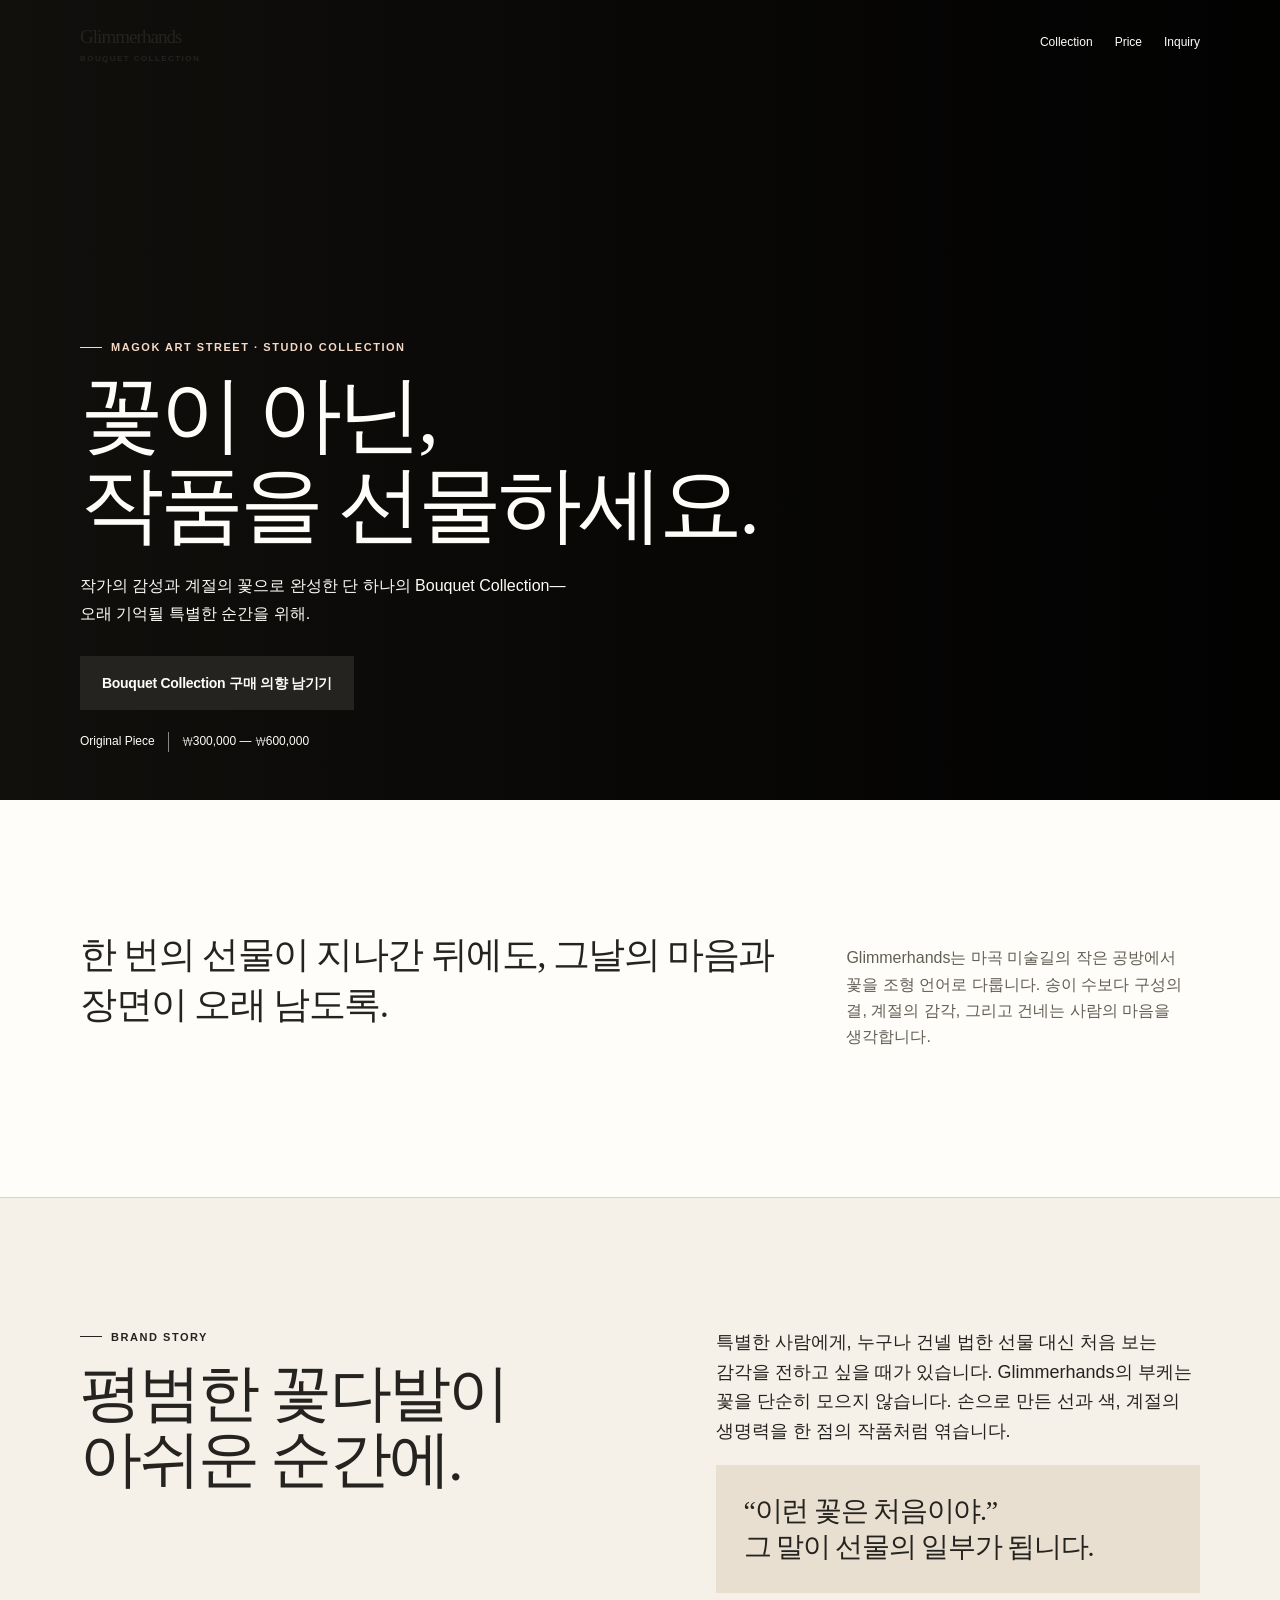
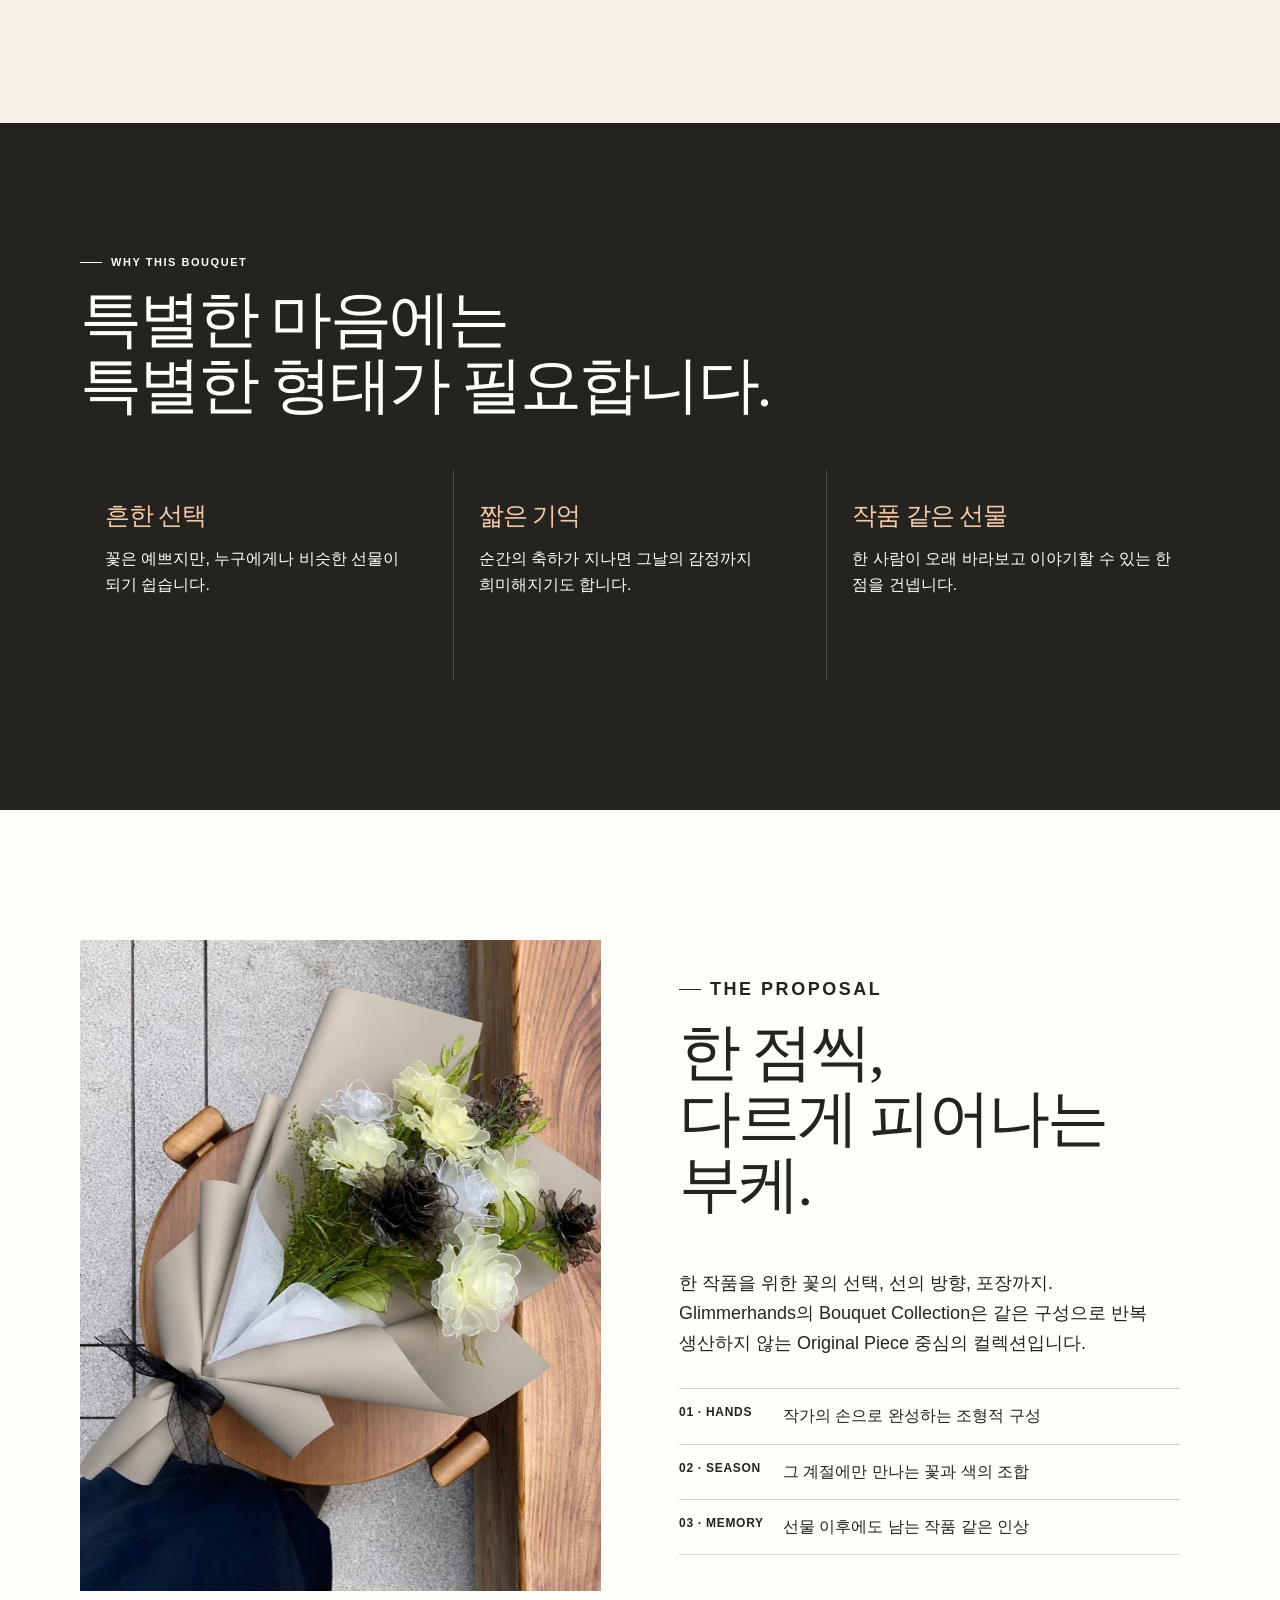
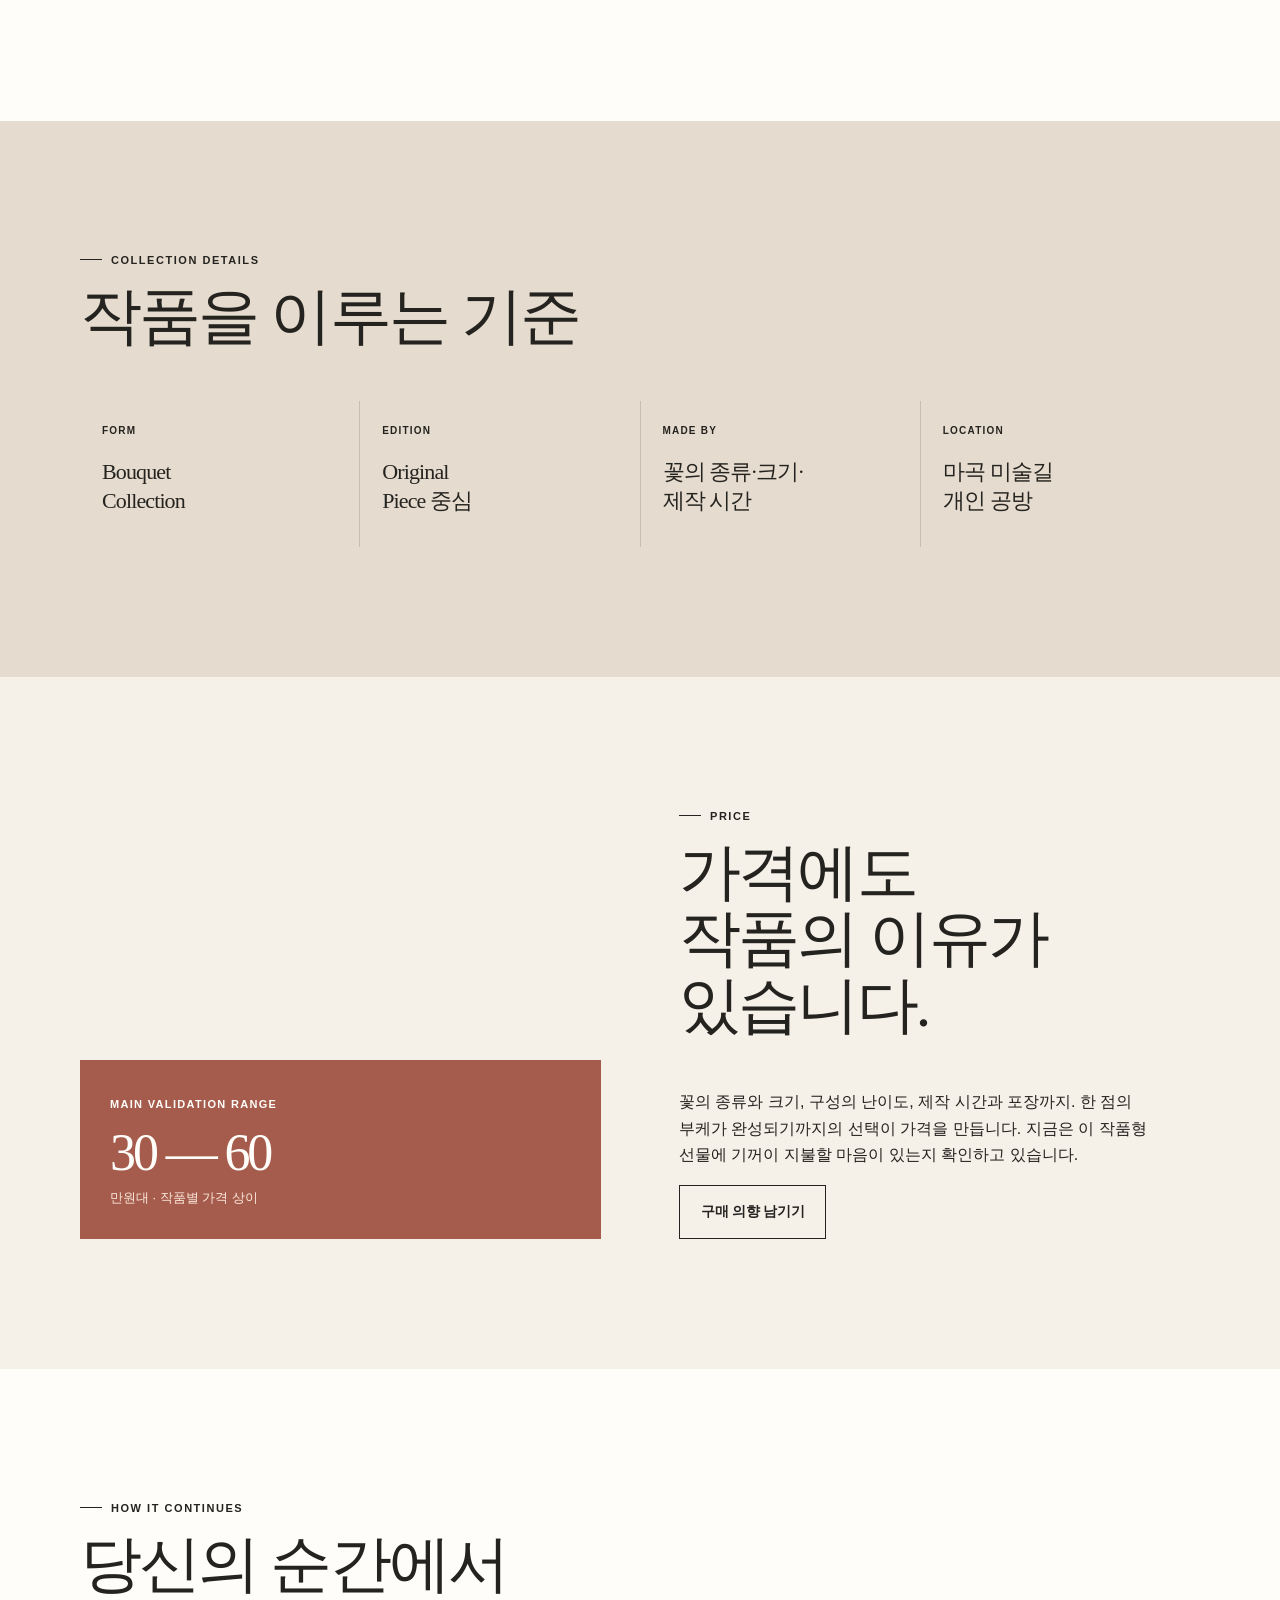
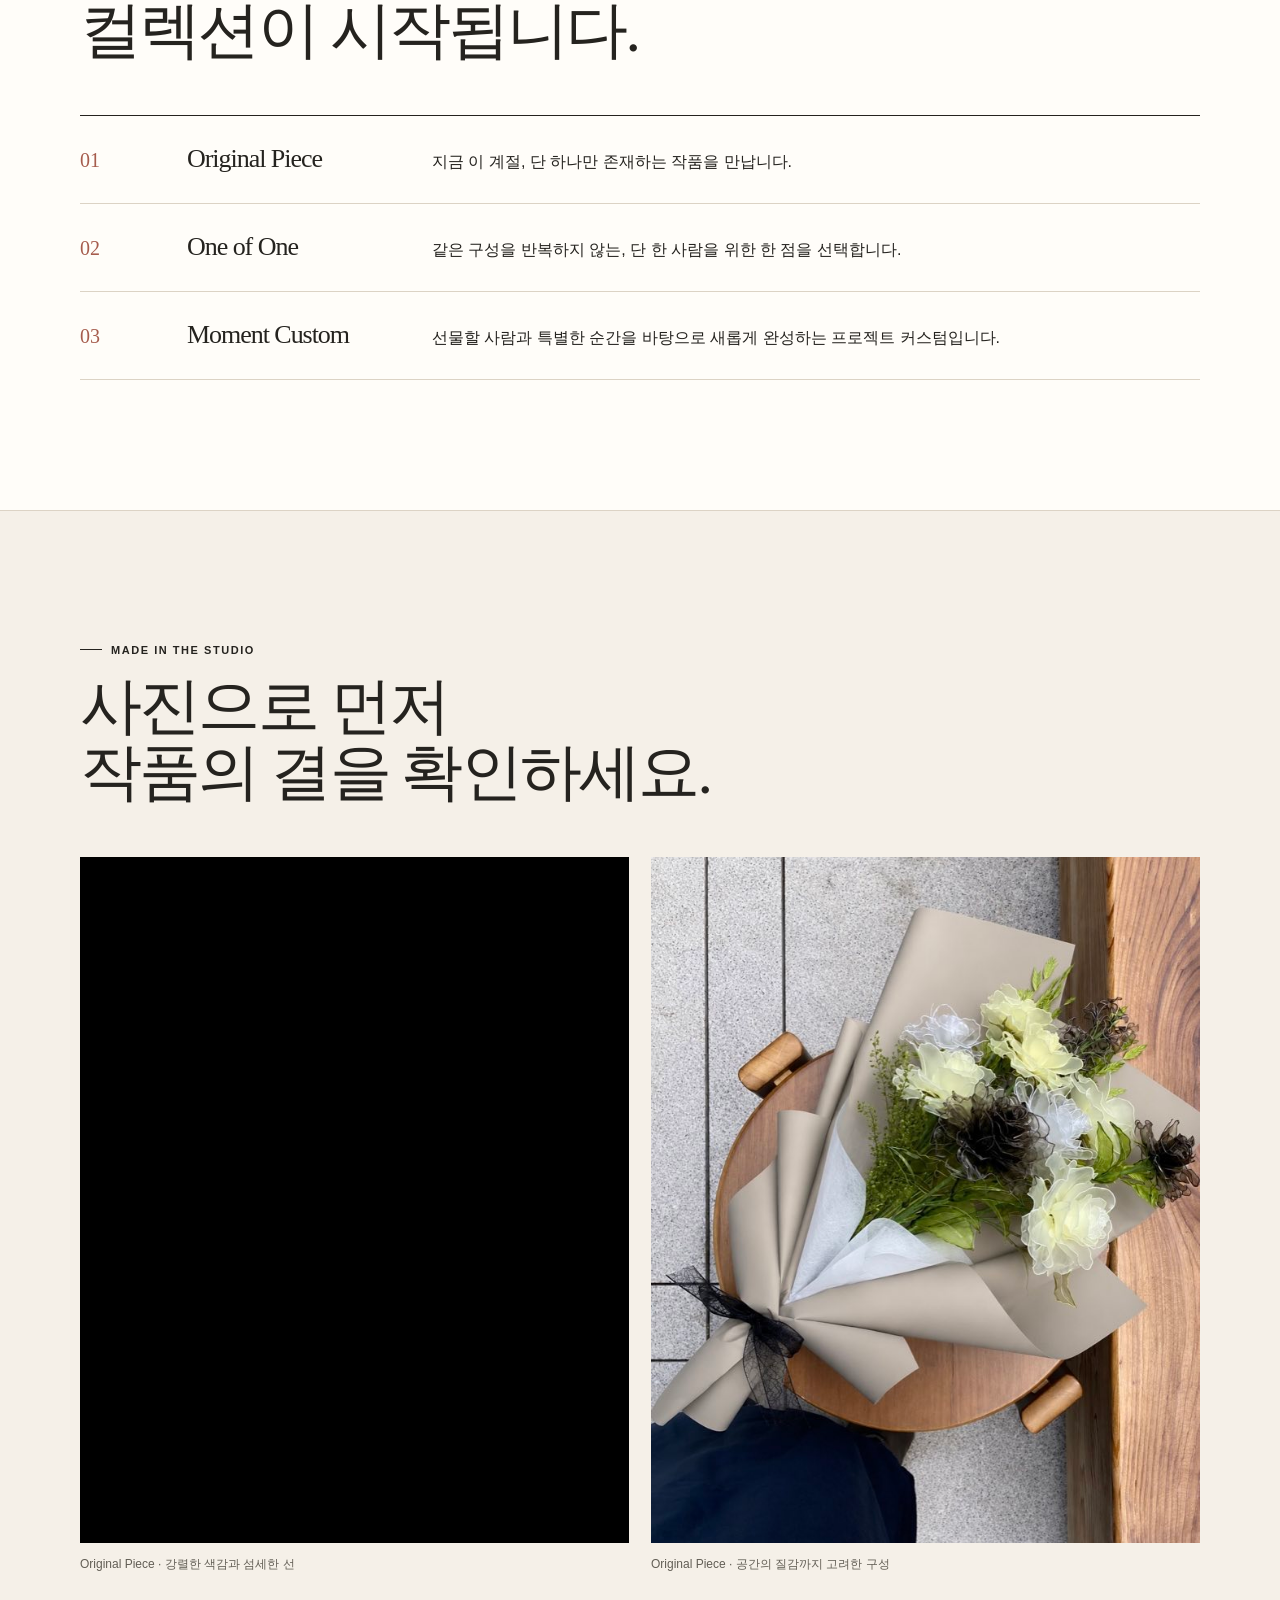
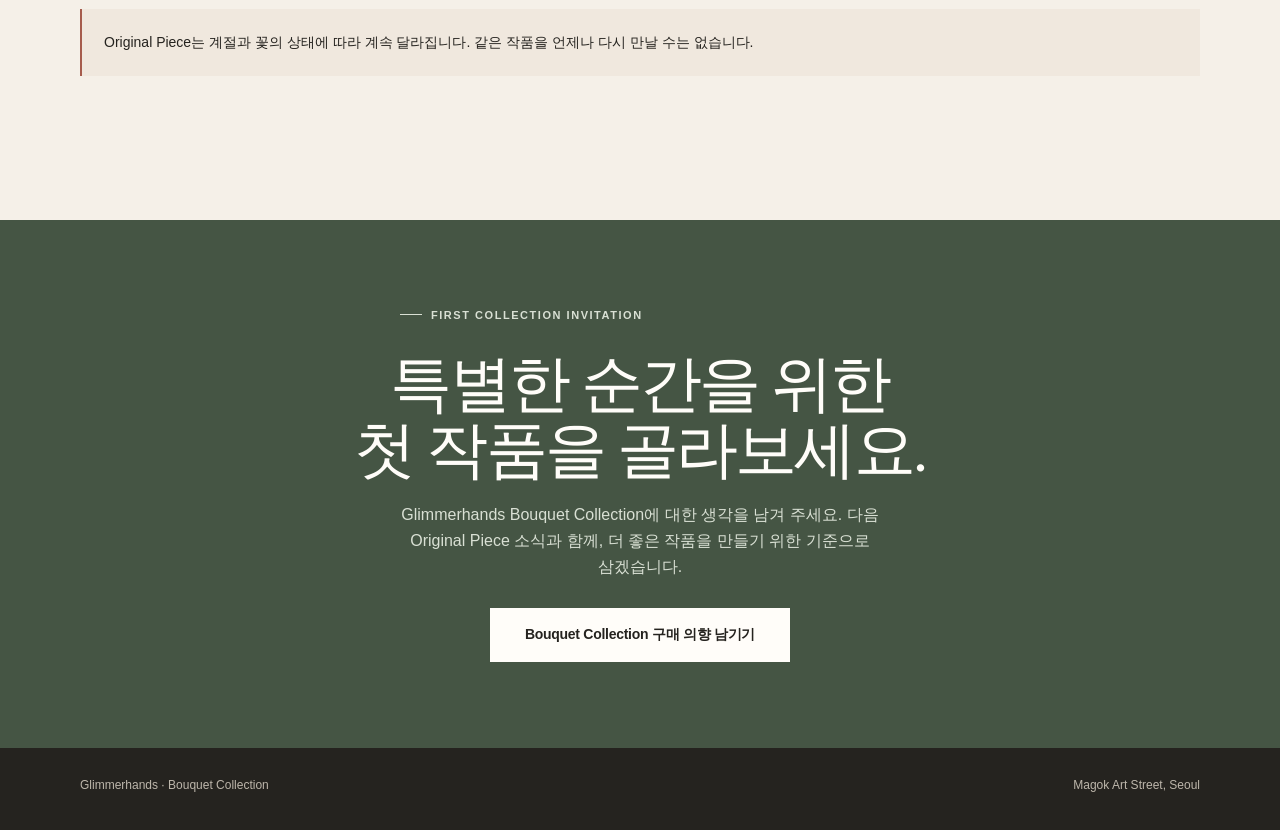
==== index.html @ 7e4176bd "Create index.html" ====
<!doctype html>
<html lang="ko">
  <head>
    <meta charset="UTF-8" />
    <meta name="viewport" content="width=device-width, initial-scale=1" />
    <meta name="description" content="Glimmerhands Bouquet Collection — 꽃이 아닌, 작품을 선물하세요." />
    <meta name="theme-color" content="#f5f0e8" />
    <title>Glimmerhands | Bouquet Collection</title>
    <style>
      :root { --ink:#25231f; --paper:#f5f0e8; --cream:#fffdf9; --clay:#a65c4d; --leaf:#455544; --line:#dcd3c5; --soft:#e9dfd0; --serif: Georgia, 'Times New Roman', serif; --sans: -apple-system, BlinkMacSystemFont, 'Apple SD Gothic Neo', 'Noto Sans KR', sans-serif; }
      * { box-sizing:border-box; }
      html { scroll-behavior:smooth; }
      body { margin:0; color:var(--ink); background:var(--paper); font-family:var(--sans); font-size:16px; line-height:1.65; word-break:keep-all; }
      a { color:inherit; }
      .wrap { width:min(1120px, calc(100% - 40px)); margin:auto; }
      .eyebrow { display:flex; align-items:center; gap:9px; margin:0 0 14px; font-size:11px; font-weight:700; letter-spacing:.14em; text-transform:uppercase; }
      .eyebrow::before { width:22px; height:1px; background:currentColor; content:''; }
      h1,h2,h3,p { margin-top:0; }
      h1,h2 { font-family:var(--serif); font-weight:400; letter-spacing:-.045em; line-height:1.07; }
      h2 { font-size:clamp(32px, 5.5vw, 62px); }
      .button { display:inline-flex; justify-content:center; align-items:center; min-height:54px; padding:14px 21px; border:1px solid var(--ink); background:var(--ink); color:#fffdf9; font-size:14px; font-weight:700; letter-spacing:-.02em; text-decoration:none; transition:transform .2s, background .2s; }
      .button:hover { transform:translateY(-2px); background:var(--clay); border-color:var(--clay); }
      .button--light { color:var(--ink); background:transparent; }
      .site-header { position:absolute; z-index:2; left:0; right:0; top:0; padding:21px 0; }
      .site-header .wrap { display:flex; align-items:center; justify-content:space-between; }
      .brand { font-family:var(--serif); font-size:19px; letter-spacing:-.05em; text-decoration:none; }
      .brand span { display:block; font-family:var(--sans); font-size:8px; font-weight:700; letter-spacing:.18em; text-transform:uppercase; }
      .site-header nav { display:none; }
      .hero { min-height:760px; padding:125px 0 48px; position:relative; overflow:hidden; background:#d8d1c7; }
      .hero::after { position:absolute; inset:0; background:linear-gradient(90deg, rgba(26,23,19,.68) 0%, rgba(26,23,19,.32) 50%, rgba(26,23,19,.08) 100%); content:''; }
      .hero-image { position:absolute; inset:0; width:100%; height:100%; object-fit:cover; object-position:61% center; }
      .hero-content { position:relative; z-index:1; height:587px; display:flex; flex-direction:column; align-items:flex-start; justify-content:flex-end; color:#fffdf9; }
      .hero .eyebrow { color:#f4d9c6; }
      h1 { max-width:700px; margin-bottom:22px; font-size:clamp(45px, 7vw, 84px); }
      .hero-copy { max-width:490px; margin-bottom:28px; font-size:16px; line-height:1.75; }
      .hero-meta { display:flex; gap:13px; align-items:center; margin-top:22px; font-size:12px; }
      .hero-meta span + span { border-left:1px solid rgba(255,255,255,.5); padding-left:13px; }
      section { padding:88px 0; }
      .intro { background:var(--cream); }
      .intro-grid { display:grid; gap:34px; }
      .intro-lead { max-width:710px; font-size:clamp(23px, 3.5vw, 37px); font-family:var(--serif); letter-spacing:-.04em; line-height:1.35; }
      .intro-note { max-width:450px; color:#625e55; }
      .story { border-top:1px solid var(--line); }
      .story-grid { display:grid; gap:30px; }
      .story-copy { max-width:570px; font-size:18px; }
      .quote { margin:0; padding:28px; background:var(--soft); font-family:var(--serif); font-size:28px; letter-spacing:-.045em; line-height:1.3; }
      .problem { background:var(--ink); color:#fffdf9; }
      .problem h2 { max-width:700px; }
      .problem-grid { display:grid; gap:1px; margin-top:45px; background:rgba(255,255,255,.18); }
      .problem-card { padding:25px; background:var(--ink); }
      .problem-card b { display:block; margin-bottom:10px; color:#f3c9a8; font-family:var(--serif); font-size:25px; font-weight:400; letter-spacing:-.04em; }
      .proposal { background:var(--cream); }
      .proposal-grid { display:grid; gap:30px; align-items:center; }
      .photo-frame { aspect-ratio:4/5; overflow:hidden; background:#cfc7ba; }
      .photo-frame img { width:100%; height:100%; object-fit:cover; }
      .proposal-copy { max-width:500px; }
      .proposal-copy p { font-size:18px; }
      .feature-list { margin:30px 0 0; padding:0; list-style:none; border-top:1px solid var(--line); }
      .feature-list li { display:flex; gap:16px; padding:14px 0; border-bottom:1px solid var(--line); }
      .feature-list b { min-width:88px; font-size:12px; letter-spacing:.06em; text-transform:uppercase; }
      .specs { background:#e5dccf; }
      .spec-grid { display:grid; grid-template-columns:1fr 1fr; gap:1px; margin-top:36px; background:#c9bdad; }
      .spec { min-height:146px; padding:22px; background:#e5dccf; }
      .spec small { display:block; margin-bottom:20px; font-size:10px; font-weight:700; letter-spacing:.12em; }
      .spec strong { font-family:var(--serif); font-size:22px; font-weight:400; letter-spacing:-.04em; line-height:1.22; }
      .price-grid { display:grid; gap:30px; align-items:end; }
      .price { padding:30px; background:var(--clay); color:#fffdf9; }
      .price .label { font-size:11px; font-weight:700; letter-spacing:.12em; }
      .price strong { display:block; margin:11px 0 8px; font-family:var(--serif); font-size:52px; font-weight:400; letter-spacing:-.06em; line-height:1; }
      .price p { margin:0; font-size:13px; color:#fbe9dc; }
      .price-copy { max-width:500px; }
      .journey { background:var(--cream); }
      .journey-list { margin:40px 0 0; padding:0; list-style:none; border-top:1px solid var(--ink); }
      .journey-list li { display:grid; grid-template-columns:42px 1fr; gap:14px; padding:22px 0; border-bottom:1px solid var(--line); }
      .journey-list span { color:var(--clay); font-family:var(--serif); font-size:20px; }
      .journey-list b { display:block; margin-bottom:4px; font-family:var(--serif); font-size:26px; font-weight:400; letter-spacing:-.04em; }
      .proof { border-top:1px solid var(--line); }
      .proof-head { margin-bottom:32px; }
      .proof-grid { display:grid; gap:14px; }
      .proof-grid figure { margin:0; }
      .proof-grid img { display:block; width:100%; aspect-ratio:4/5; object-fit:cover; }
      .proof-grid figcaption { padding:12px 0; font-size:12px; color:#625e55; }
      .proof-note { margin-top:22px; padding:22px; border-left:2px solid var(--clay); background:#f0e8de; font-size:14px; }
      .cta { padding:86px 0; background:var(--leaf); color:#fffdf9; text-align:center; }
      .cta h2 { max-width:640px; margin:0 auto 18px; }
      .cta p { max-width:480px; margin:0 auto 27px; color:#d9e0d4; }
      .cta .button { min-width:min(100%, 300px); background:#fffdf9; border-color:#fffdf9; color:var(--ink); }
      .footer { padding:28px 0 34px; background:var(--ink); color:#bdb6ab; font-size:12px; }
      .footer .wrap { display:flex; flex-direction:column; gap:6px; }
      @media (min-width:720px) {
        .wrap { width:min(1120px, calc(100% - 72px)); }
        .site-header nav { display:flex; gap:22px; font-size:12px; }
        .site-header nav a { color:#fffdf9; text-decoration:none; }
        .hero { min-height:800px; }
        .hero-content { height:627px; }
        section { padding:130px 0; }
        .intro-grid { grid-template-columns:1.45fr .7fr; align-items:end; }
        .story-grid { grid-template-columns:1fr .8fr; align-items:start; }
        .problem-grid { grid-template-columns:repeat(3, 1fr); }
        .problem-card { min-height:210px; }
        .proposal-grid { grid-template-columns:1fr 1fr; gap:78px; }
        .spec-grid { grid-template-columns:repeat(4, 1fr); }
        .price-grid { grid-template-columns:1fr 1fr; gap:78px; }
        .journey-list li { grid-template-columns:82px 220px 1fr; gap:25px; align-items:baseline; }
        .journey-list b { margin:0; }
        .proof-grid { grid-template-columns:1fr 1fr; gap:22px; }
        .footer .wrap { flex-direction:row; justify-content:space-between; }
      }
      @media (prefers-reduced-motion:reduce) { html { scroll-behavior:auto; } .button { transition:none; } }
    </style>
  </head>
  <body>
    <header class="site-header">
      <div class="wrap">
        <a class="brand" href="#top">Glimmerhands<span>Bouquet Collection</span></a>
        <nav aria-label="주요 메뉴"><a href="#collection">Collection</a><a href="#price">Price</a><a href="#inquire">Inquiry</a></nav>
      </div>
    </header>
    <main id="top">
      <section class="hero" aria-labelledby="hero-title">
        <img class="hero-image" src="[data-uri]" alt="붉은 색감의 작품형 부케" />
        <div class="wrap hero-content">
          <p class="eyebrow">Magok Art Street · Studio Collection</p>
          <h1 id="hero-title">꽃이 아닌,<br />작품을 선물하세요.</h1>
          <p class="hero-copy">작가의 감성과 계절의 꽃으로 완성한 단 하나의 Bouquet Collection—오래 기억될 특별한 순간을 위해.</p>
          <a class="button" href="https://docs.google.com/forms/d/e/1FAIpQLSfZ8YMlAGYtCT_29fVBKnq-qCp-XKwj-ZyMbldjH1EQCZWXdQ/viewform?usp=dialog" target="_blank" rel="noopener">Bouquet Collection 구매 의향 남기기</a>
          <div class="hero-meta"><span>Original Piece</span><span>₩300,000 — ₩600,000</span></div>
        </div>
      </section>

      <section class="intro" aria-label="컬렉션 소개">
        <div class="wrap intro-grid">
          <p class="intro-lead">한 번의 선물이 지나간 뒤에도, 그날의 마음과 장면이 오래 남도록.</p>
          <p class="intro-note">Glimmerhands는 마곡 미술길의 작은 공방에서 꽃을 조형 언어로 다룹니다. 송이 수보다 구성의 결, 계절의 감각, 그리고 건네는 사람의 마음을 생각합니다.</p>
        </div>
      </section>

      <section class="story" aria-labelledby="story-title">
        <div class="wrap story-grid">
          <div><p class="eyebrow">Brand Story</p><h2 id="story-title">평범한 꽃다발이<br />아쉬운 순간에.</h2></div>
          <div class="story-copy"><p>특별한 사람에게, 누구나 건넬 법한 선물 대신 처음 보는 감각을 전하고 싶을 때가 있습니다. Glimmerhands의 부케는 꽃을 단순히 모으지 않습니다. 손으로 만든 선과 색, 계절의 생명력을 한 점의 작품처럼 엮습니다.</p><p class="quote">“이런 꽃은 처음이야.”<br />그 말이 선물의 일부가 됩니다.</p></div>
        </div>
      </section>

      <section class="problem" aria-labelledby="problem-title">
        <div class="wrap"><p class="eyebrow">Why this bouquet</p><h2 id="problem-title">특별한 마음에는<br />특별한 형태가 필요합니다.</h2>
          <div class="problem-grid"><article class="problem-card"><b>흔한 선택</b><p>꽃은 예쁘지만, 누구에게나 비슷한 선물이 되기 쉽습니다.</p></article><article class="problem-card"><b>짧은 기억</b><p>순간의 축하가 지나면 그날의 감정까지 희미해지기도 합니다.</p></article><article class="problem-card"><b>작품 같은 선물</b><p>한 사람이 오래 바라보고 이야기할 수 있는 한 점을 건넵니다.</p></article></div>
        </div>
      </section>

      <section class="proposal" id="collection" aria-labelledby="proposal-title">
        <div class="wrap proposal-grid"><div class="photo-frame"><img src="[data-uri]" alt="흰색과 검은색 꽃으로 구성한 Bouquet Collection" /></div>
          <div class="proposal-copy"><p class="eyebrow">The Proposal</p><h2 id="proposal-title">한 점씩,<br />다르게 피어나는 부케.</h2><p>한 작품을 위한 꽃의 선택, 선의 방향, 포장까지. Glimmerhands의 Bouquet Collection은 같은 구성으로 반복 생산하지 않는 Original Piece 중심의 컬렉션입니다.</p>
            <ul class="feature-list"><li><b>01 · HANDS</b><span>작가의 손으로 완성하는 조형적 구성</span></li><li><b>02 · SEASON</b><span>그 계절에만 만나는 꽃과 색의 조합</span></li><li><b>03 · MEMORY</b><span>선물 이후에도 남는 작품 같은 인상</span></li></ul>
          </div>
        </div>
      </section>

      <section class="specs" aria-labelledby="spec-title"><div class="wrap"><p class="eyebrow">Collection Details</p><h2 id="spec-title">작품을 이루는 기준</h2><div class="spec-grid"><div class="spec"><small>FORM</small><strong>Bouquet<br />Collection</strong></div><div class="spec"><small>EDITION</small><strong>Original<br />Piece 중심</strong></div><div class="spec"><small>MADE BY</small><strong>꽃의 종류·크기·<br />제작 시간</strong></div><div class="spec"><small>LOCATION</small><strong>마곡 미술길<br />개인 공방</strong></div></div></div></section>

      <section id="price" aria-labelledby="price-title"><div class="wrap price-grid"><div class="price"><span class="label">MAIN VALIDATION RANGE</span><strong>30 — 60</strong><p>만원대 · 작품별 가격 상이</p></div><div class="price-copy"><p class="eyebrow">Price</p><h2 id="price-title">가격에도<br />작품의 이유가 있습니다.</h2><p>꽃의 종류와 크기, 구성의 난이도, 제작 시간과 포장까지. 한 점의 부케가 완성되기까지의 선택이 가격을 만듭니다. 지금은 이 작품형 선물에 기꺼이 지불할 마음이 있는지 확인하고 있습니다.</p><a class="button button--light" href="https://docs.google.com/forms/d/e/1FAIpQLSfZ8YMlAGYtCT_29fVBKnq-qCp-XKwj-ZyMbldjH1EQCZWXdQ/viewform?usp=dialog" target="_blank" rel="noopener">구매 의향 남기기</a></div></div></section>

      <section class="journey" aria-labelledby="journey-title"><div class="wrap"><p class="eyebrow">How it continues</p><h2 id="journey-title">당신의 순간에서<br />컬렉션이 시작됩니다.</h2><ol class="journey-list"><li><span>01</span><b>Original Piece</b><div>지금 이 계절, 단 하나만 존재하는 작품을 만납니다.</div></li><li><span>02</span><b>One of One</b><div>같은 구성을 반복하지 않는, 단 한 사람을 위한 한 점을 선택합니다.</div></li><li><span>03</span><b>Moment Custom</b><div>선물할 사람과 특별한 순간을 바탕으로 새롭게 완성하는 프로젝트 커스텀입니다.</div></li></ol></div></section>

      <section class="proof" aria-labelledby="proof-title"><div class="wrap"><div class="proof-head"><p class="eyebrow">Made in the studio</p><h2 id="proof-title">사진으로 먼저<br />작품의 결을 확인하세요.</h2></div><div class="proof-grid"><figure><img src="[data-uri]" alt="붉은 꽃과 섬세한 소재로 구성된 부케" /><figcaption>Original Piece · 강렬한 색감과 섬세한 선</figcaption></figure><figure><img src="[data-uri]" alt="테이블 위에 놓인 흰색과 검은색의 부케" /><figcaption>Original Piece · 공간의 질감까지 고려한 구성</figcaption></figure></div><p class="proof-note">Original Piece는 계절과 꽃의 상태에 따라 계속 달라집니다. 같은 작품을 언제나 다시 만날 수는 없습니다.</p></div></section>

      <section class="cta" id="inquire" aria-labelledby="cta-title"><div class="wrap"><p class="eyebrow">First collection invitation</p><h2 id="cta-title">특별한 순간을 위한<br />첫 작품을 골라보세요.</h2><p>Glimmerhands Bouquet Collection에 대한 생각을 남겨 주세요. 다음 Original Piece 소식과 함께, 더 좋은 작품을 만들기 위한 기준으로 삼겠습니다.</p><a class="button" href="https://docs.google.com/forms/d/e/1FAIpQLSfZ8YMlAGYtCT_29fVBKnq-qCp-XKwj-ZyMbldjH1EQCZWXdQ/viewform?usp=dialog" target="_blank" rel="noopener">Bouquet Collection 구매 의향 남기기</a></div></section>
    </main>
    <footer class="footer"><div class="wrap"><span>Glimmerhands · Bouquet Collection</span><span>Magok Art Street, Seoul</span></div></footer>
  </body>
</html>
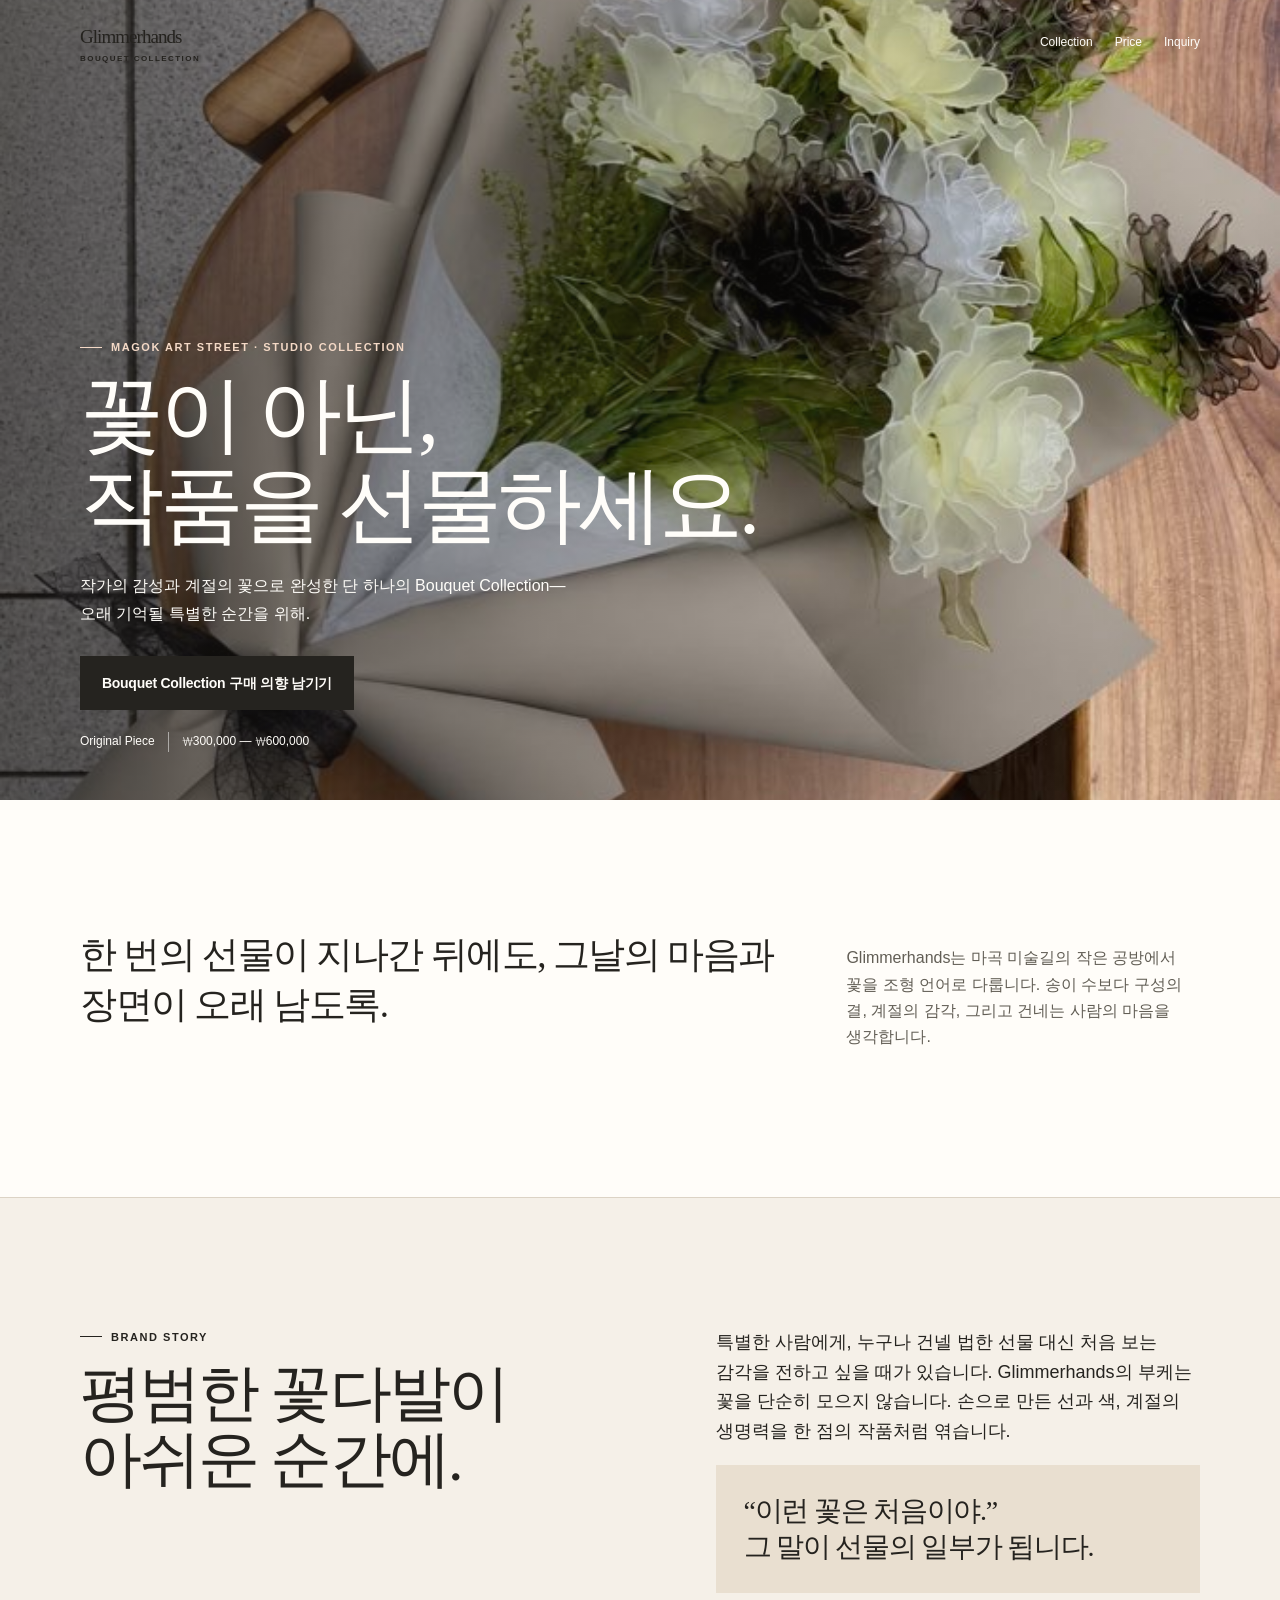
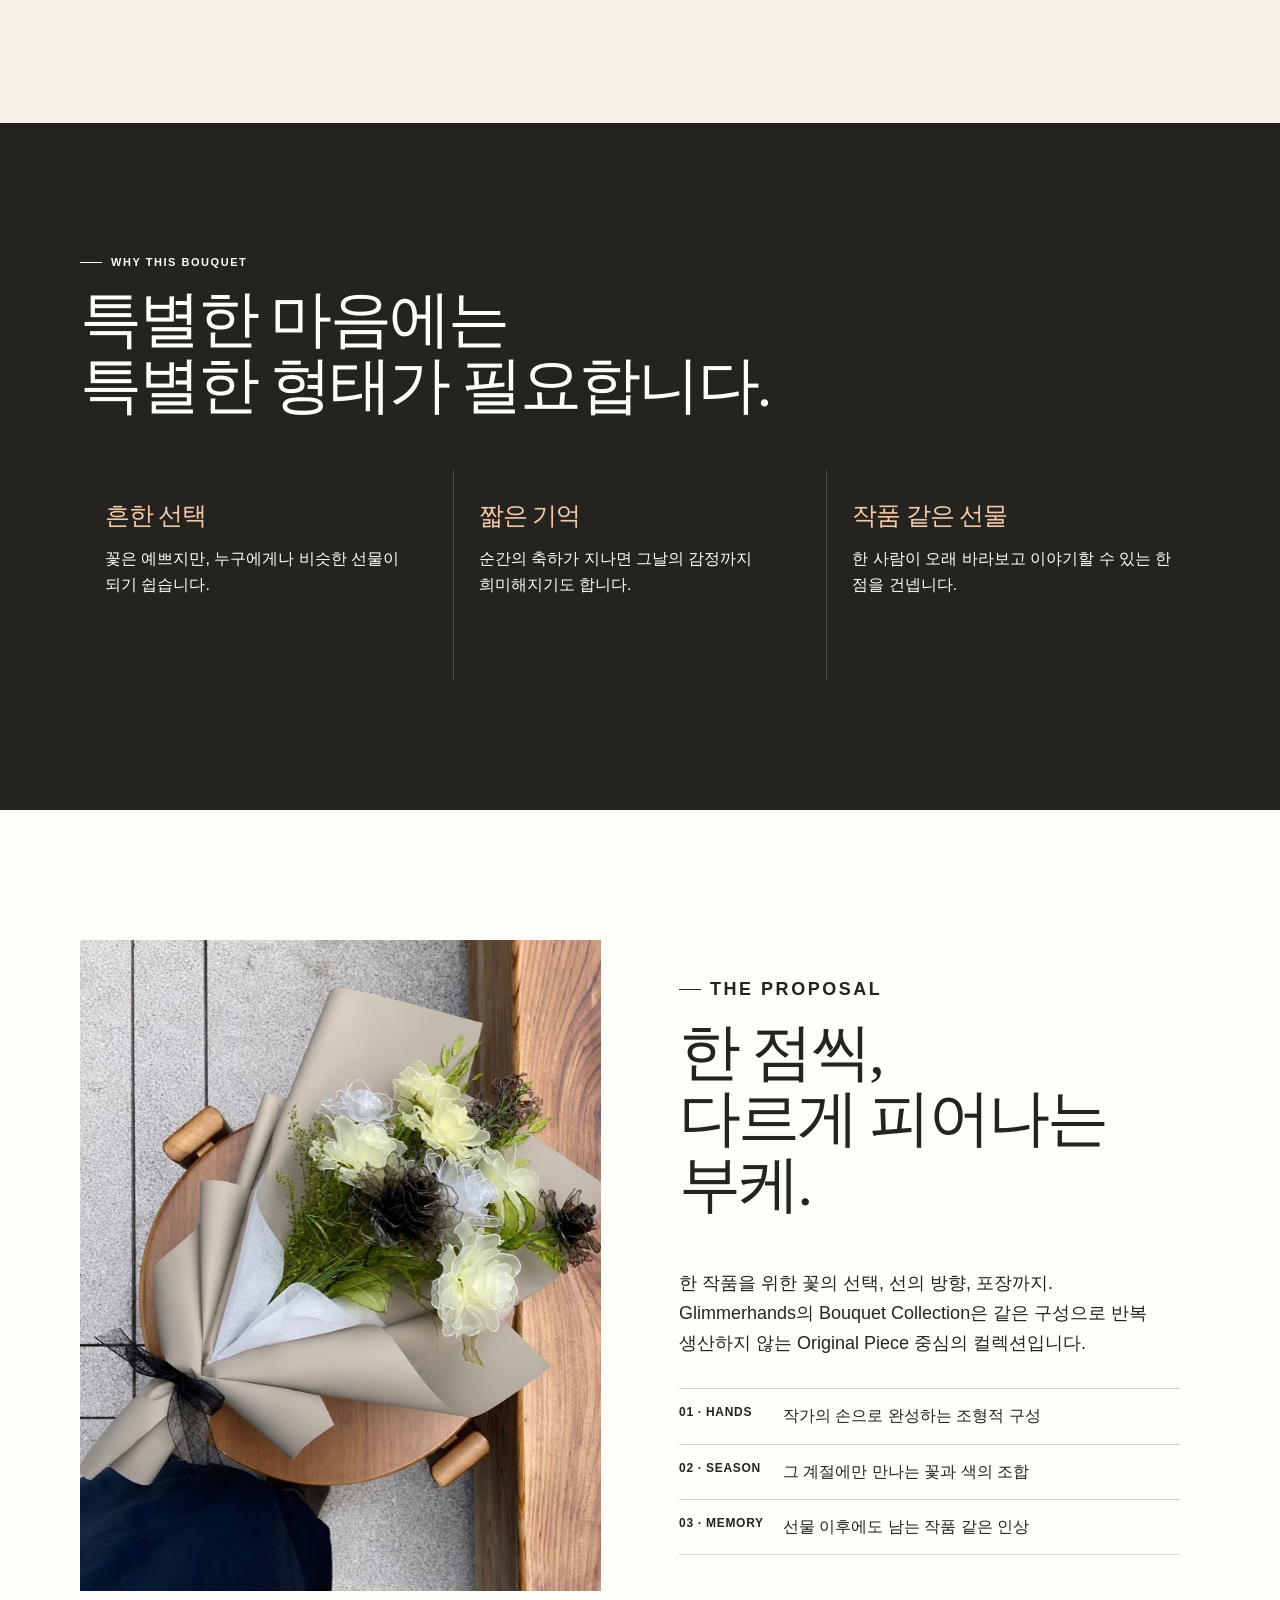
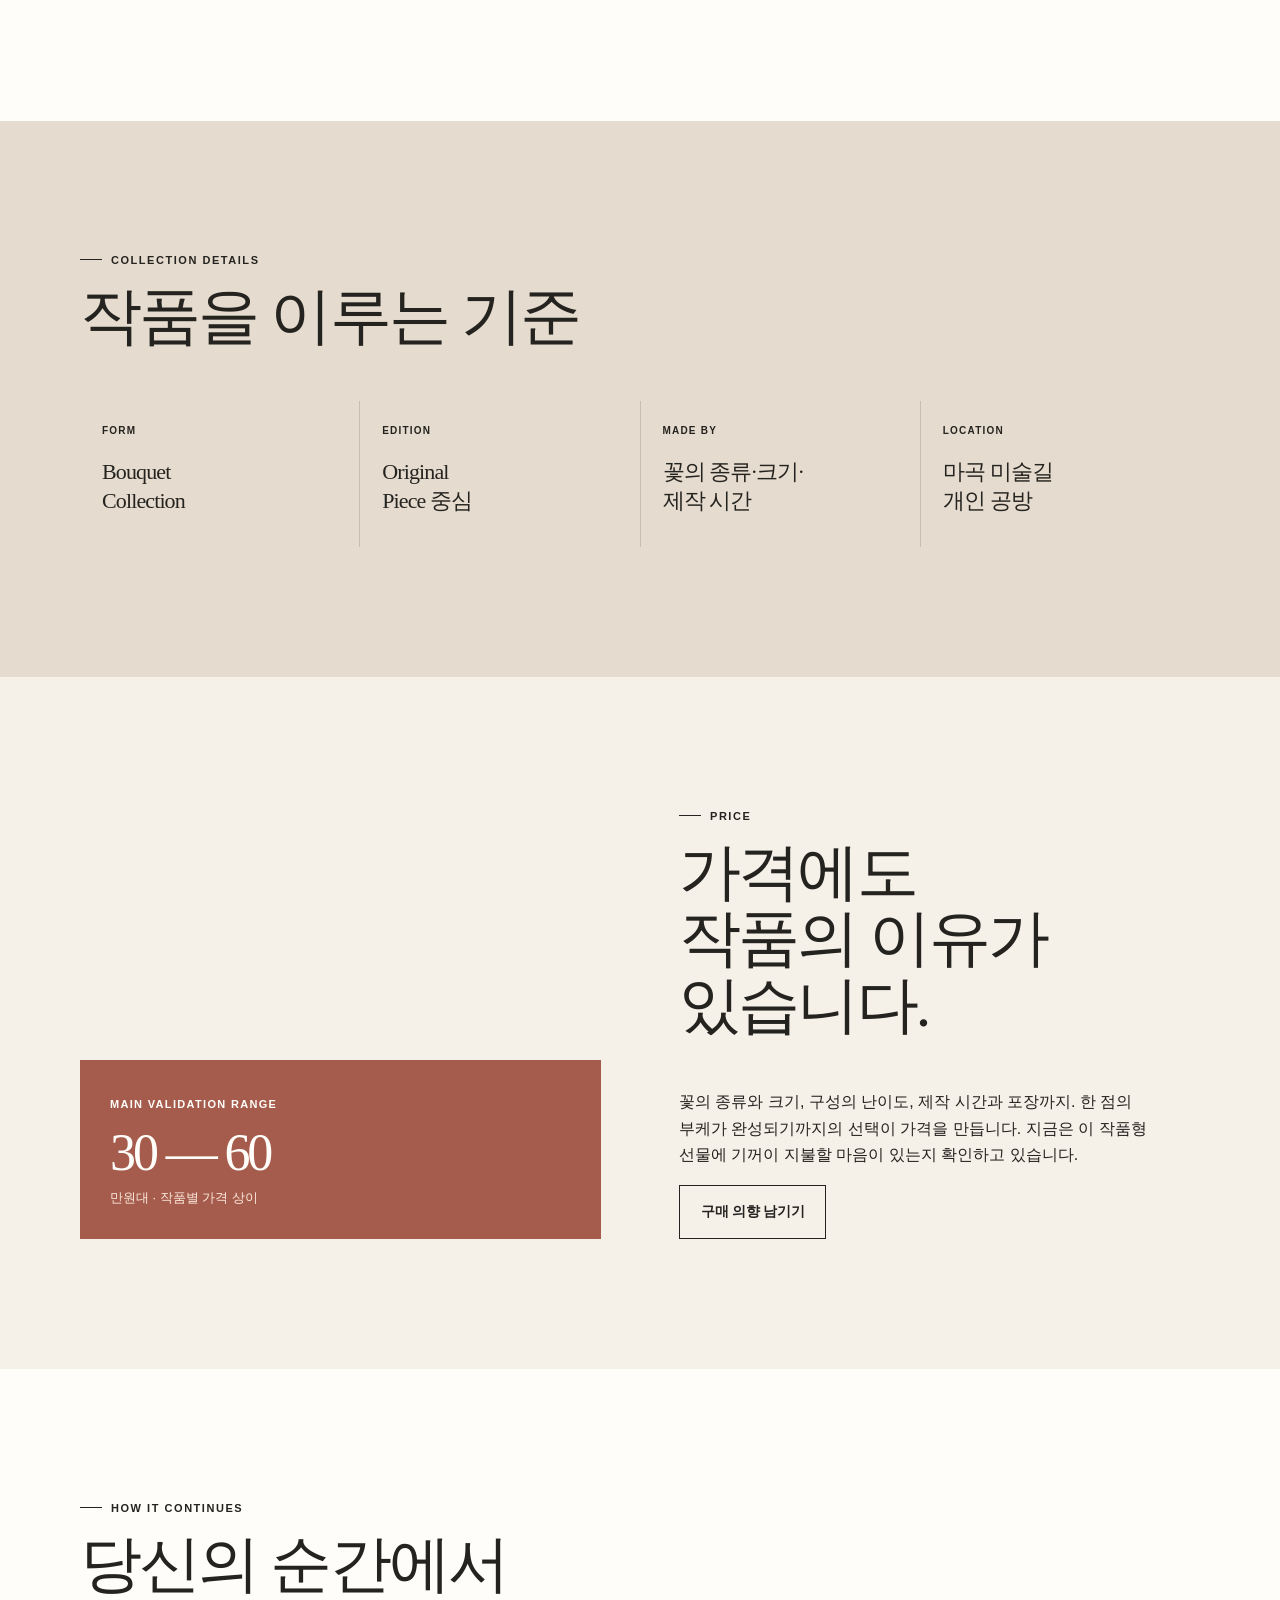
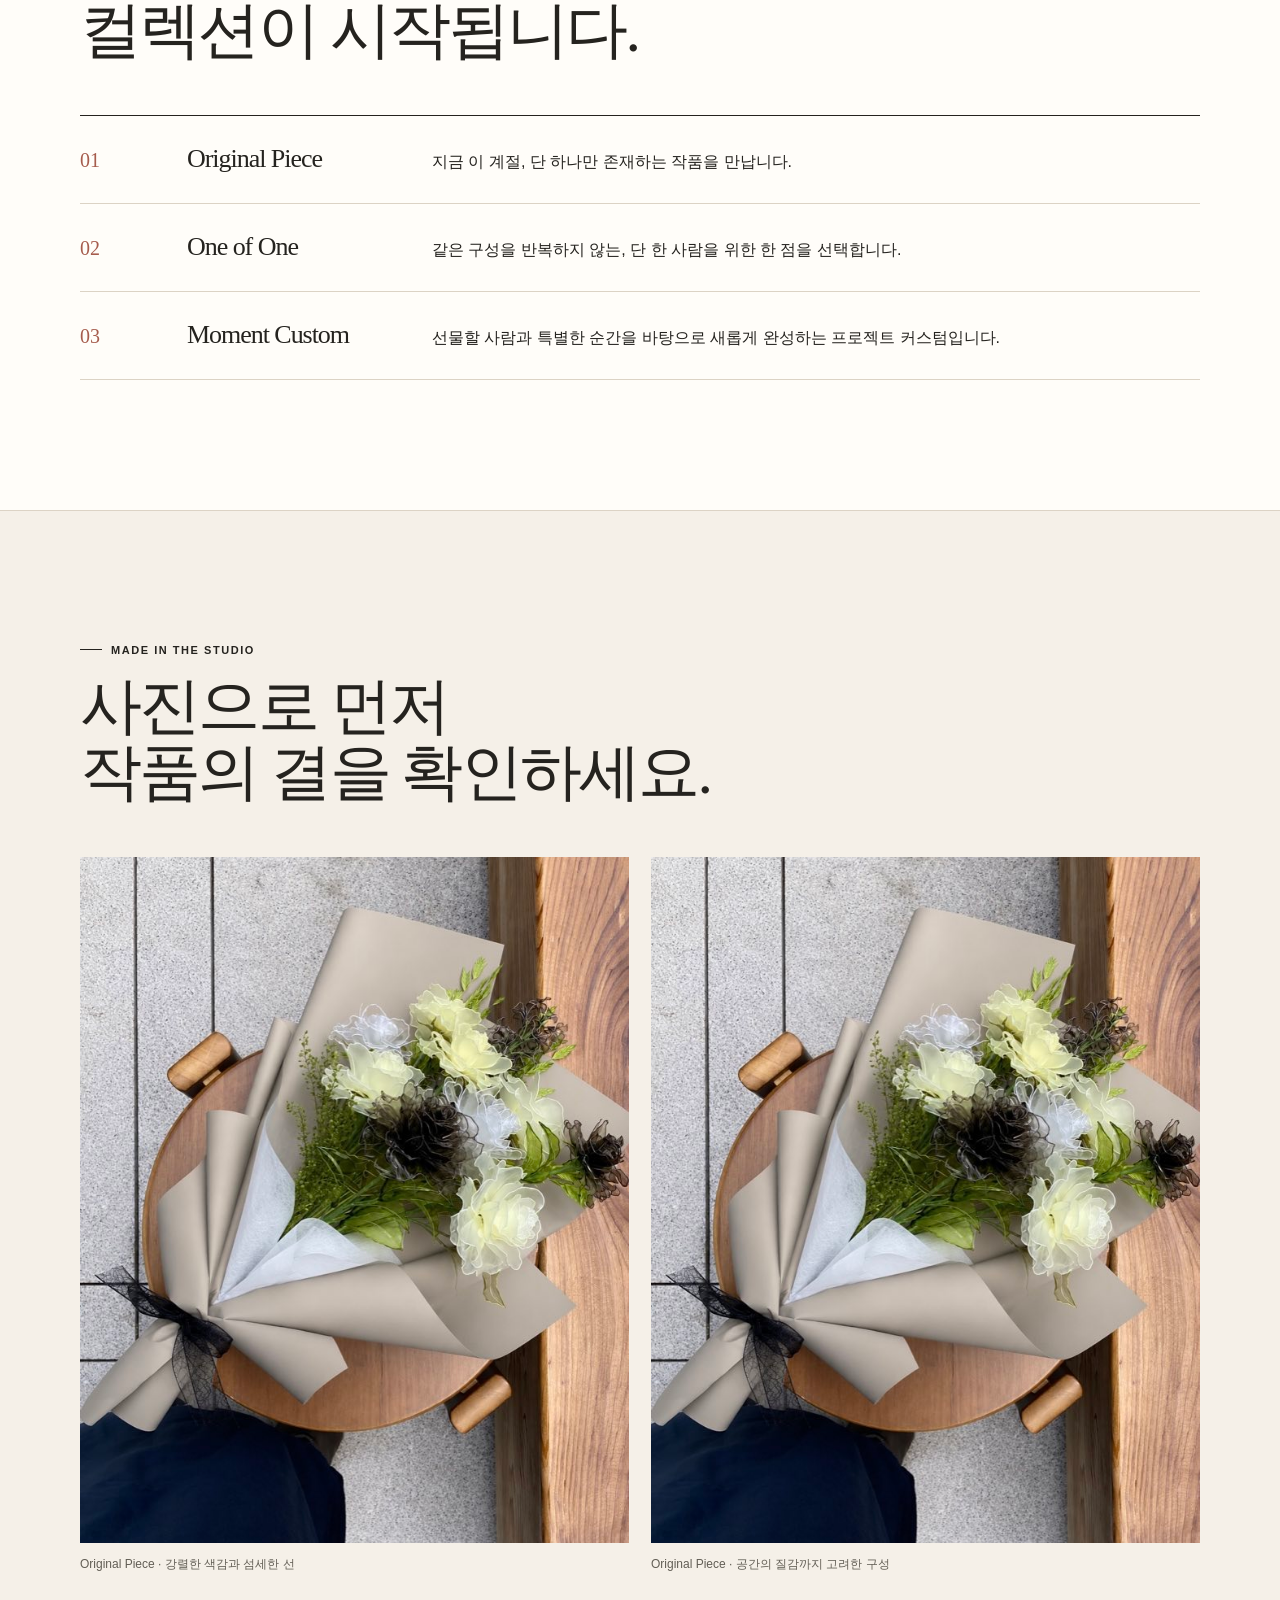
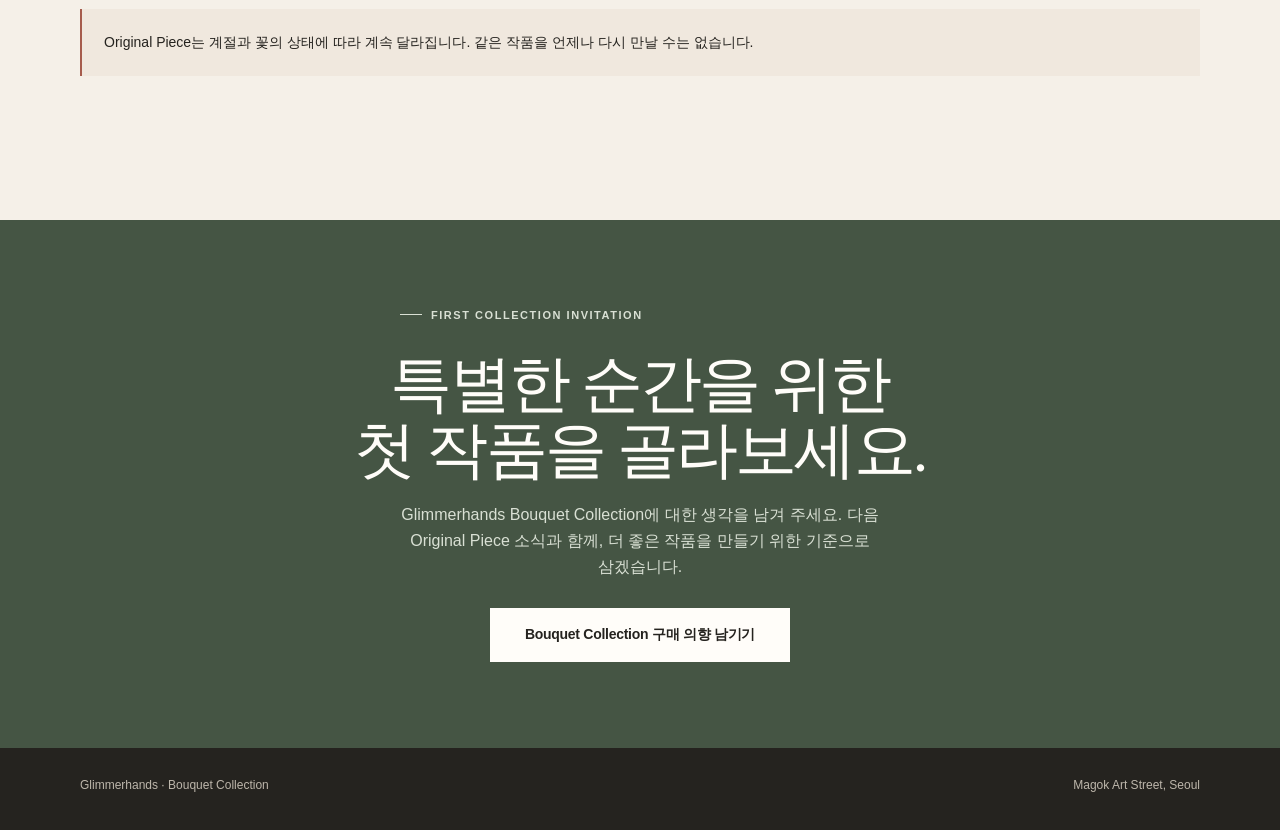
==== commit 74585929: "Update index.html" ====
--- a/index.html
+++ b/index.html
@@ -118,7 +118,7 @@
     </header>
     <main id="top">
       <section class="hero" aria-labelledby="hero-title">
-        <img class="hero-image" src="[data-uri]" alt="붉은 색감의 작품형 부케" />
+        <img class="hero-image" src="[data-uri]" alt="붉은 색감의 작품형 부케" />
         <div class="wrap hero-content">
           <p class="eyebrow">Magok Art Street · Studio Collection</p>
           <h1 id="hero-title">꽃이 아닌,<br />작품을 선물하세요.</h1>
@@ -162,7 +162,7 @@
 
       <section class="journey" aria-labelledby="journey-title"><div class="wrap"><p class="eyebrow">How it continues</p><h2 id="journey-title">당신의 순간에서<br />컬렉션이 시작됩니다.</h2><ol class="journey-list"><li><span>01</span><b>Original Piece</b><div>지금 이 계절, 단 하나만 존재하는 작품을 만납니다.</div></li><li><span>02</span><b>One of One</b><div>같은 구성을 반복하지 않는, 단 한 사람을 위한 한 점을 선택합니다.</div></li><li><span>03</span><b>Moment Custom</b><div>선물할 사람과 특별한 순간을 바탕으로 새롭게 완성하는 프로젝트 커스텀입니다.</div></li></ol></div></section>
 
-      <section class="proof" aria-labelledby="proof-title"><div class="wrap"><div class="proof-head"><p class="eyebrow">Made in the studio</p><h2 id="proof-title">사진으로 먼저<br />작품의 결을 확인하세요.</h2></div><div class="proof-grid"><figure><img src="[data-uri]" alt="붉은 꽃과 섬세한 소재로 구성된 부케" /><figcaption>Original Piece · 강렬한 색감과 섬세한 선</figcaption></figure><figure><img src="[data-uri]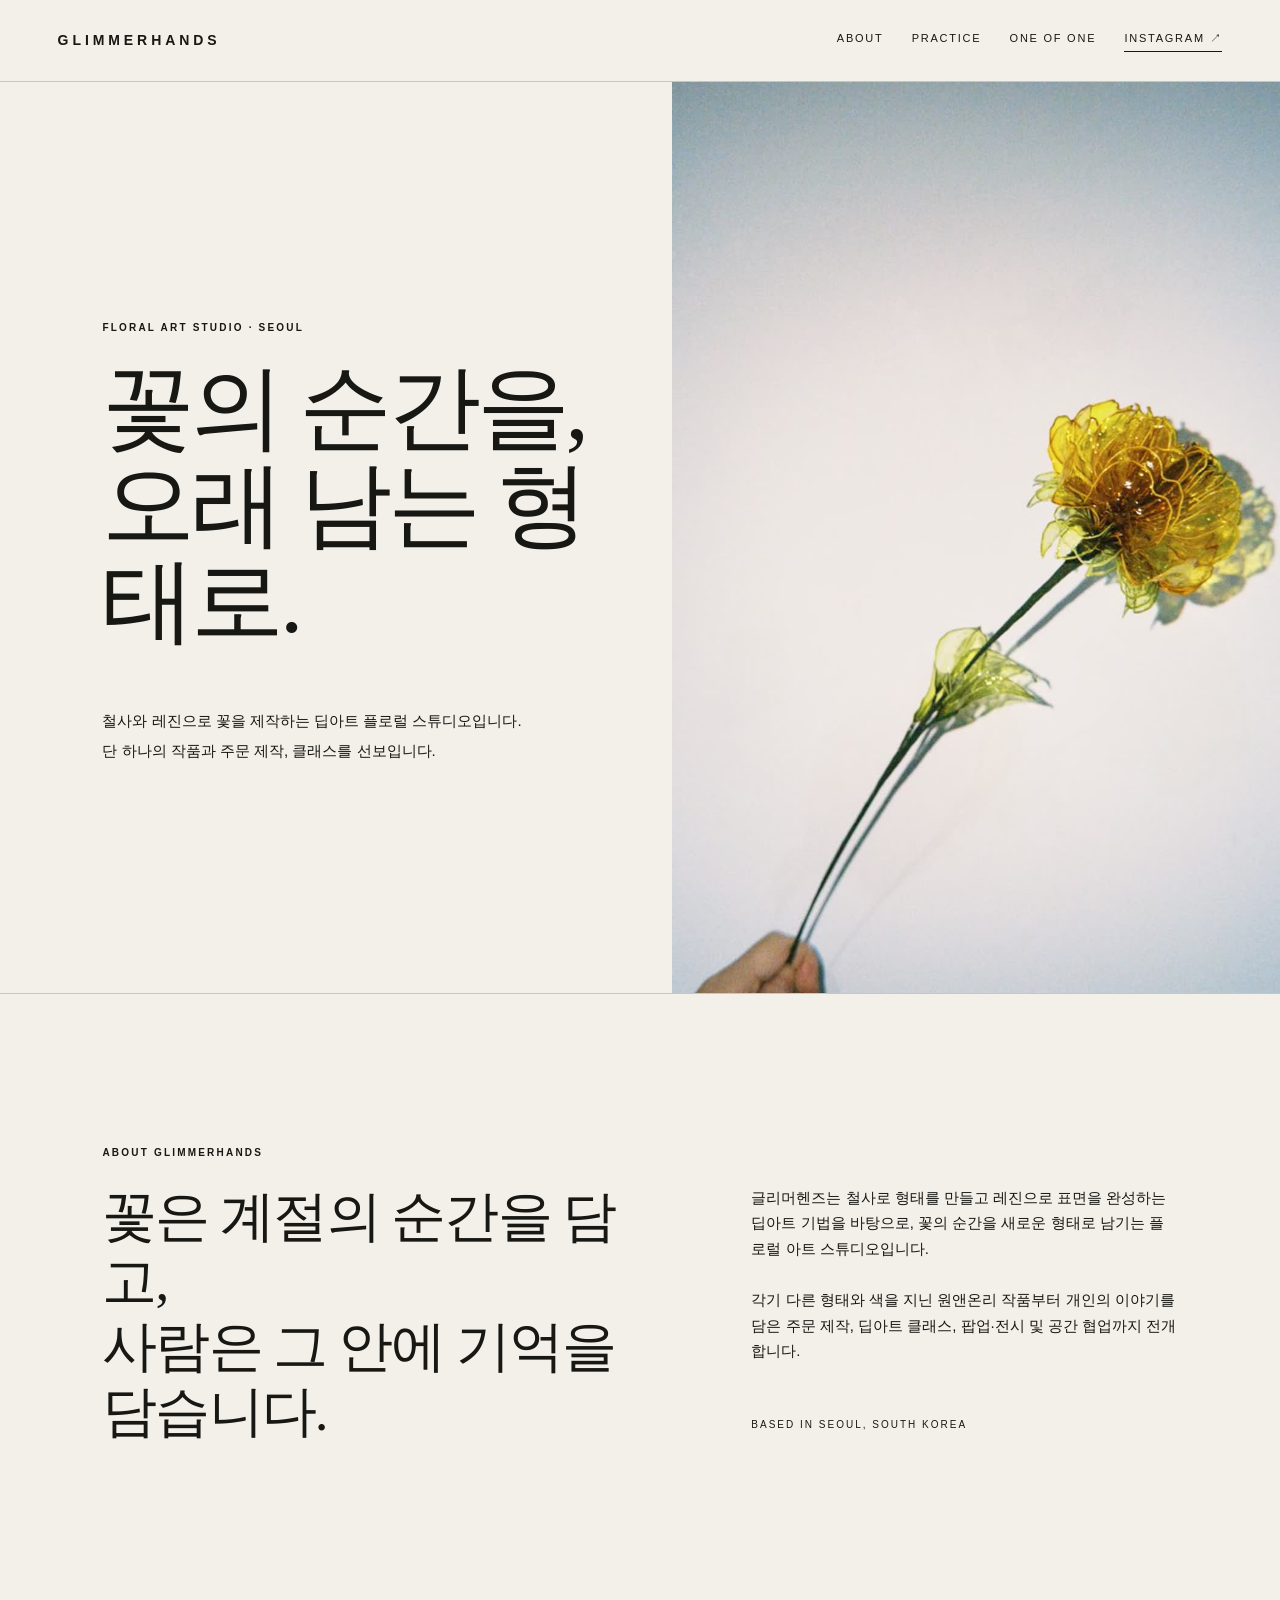
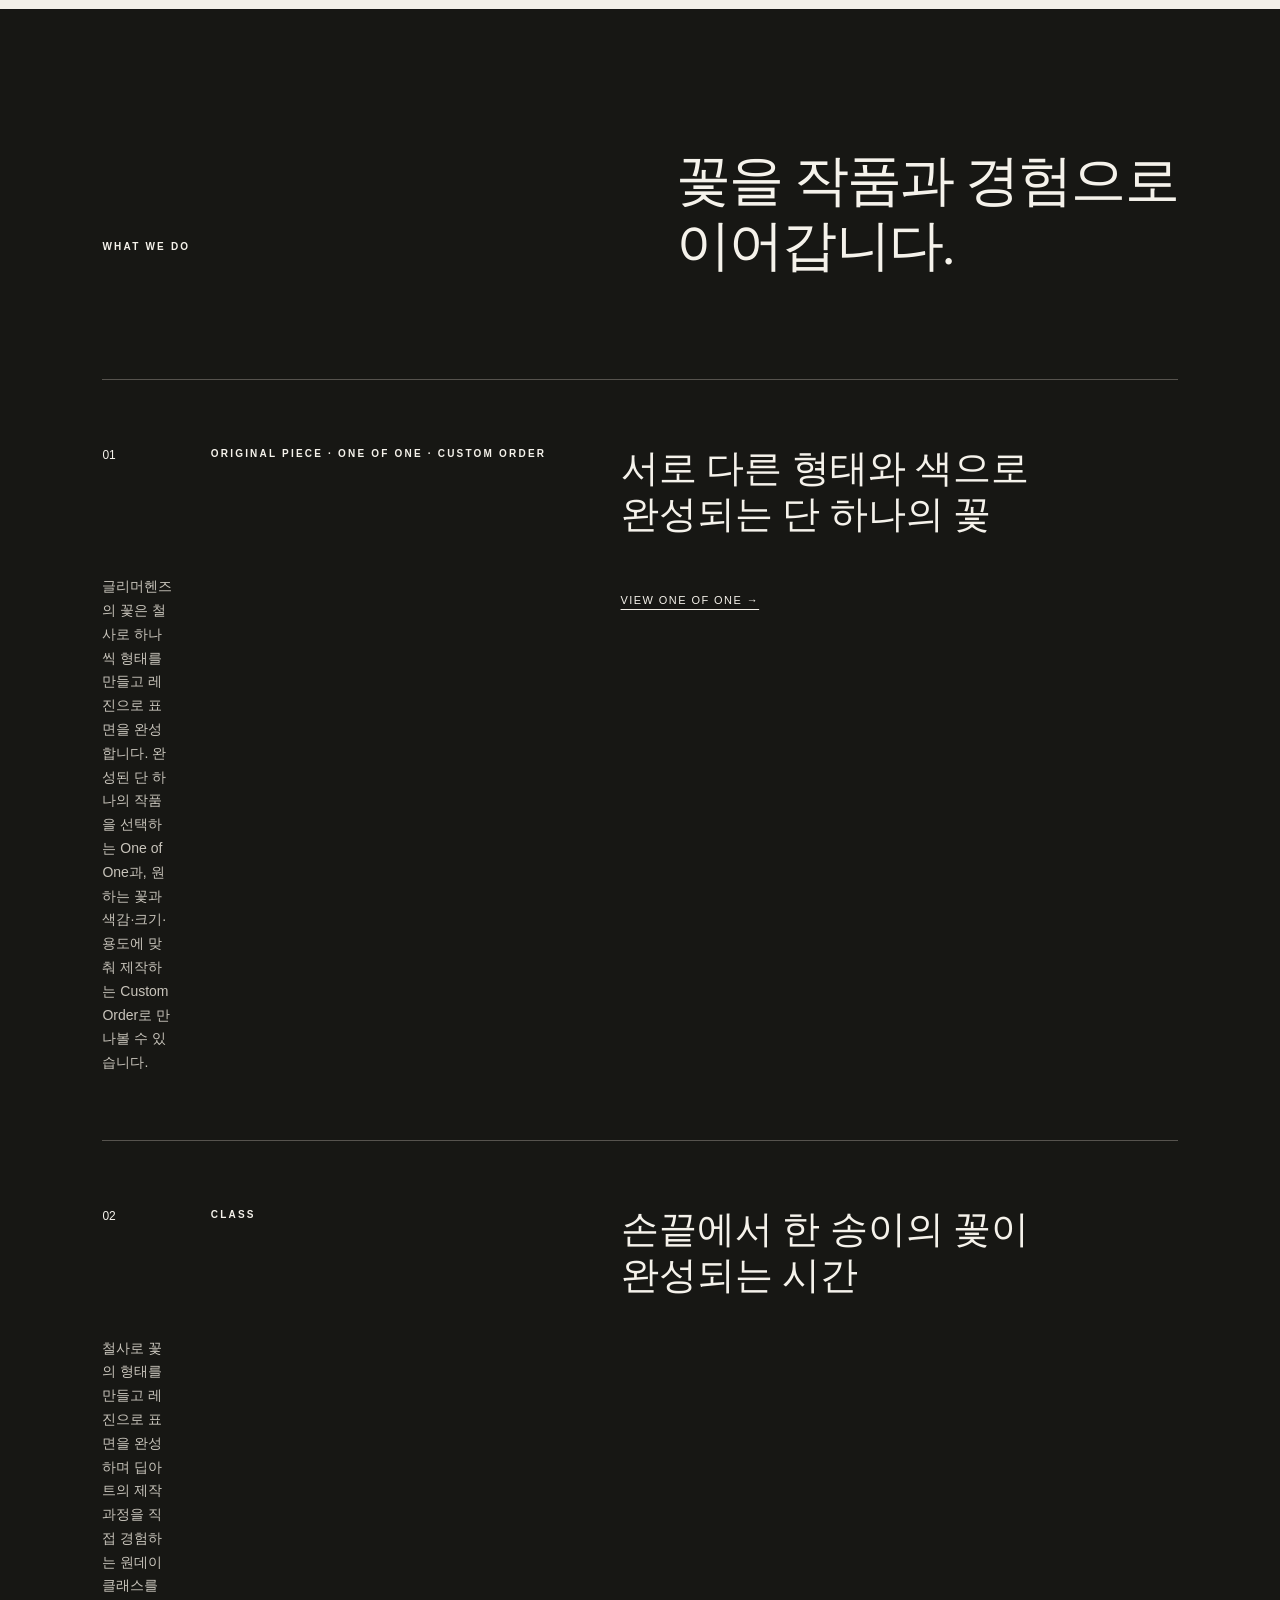
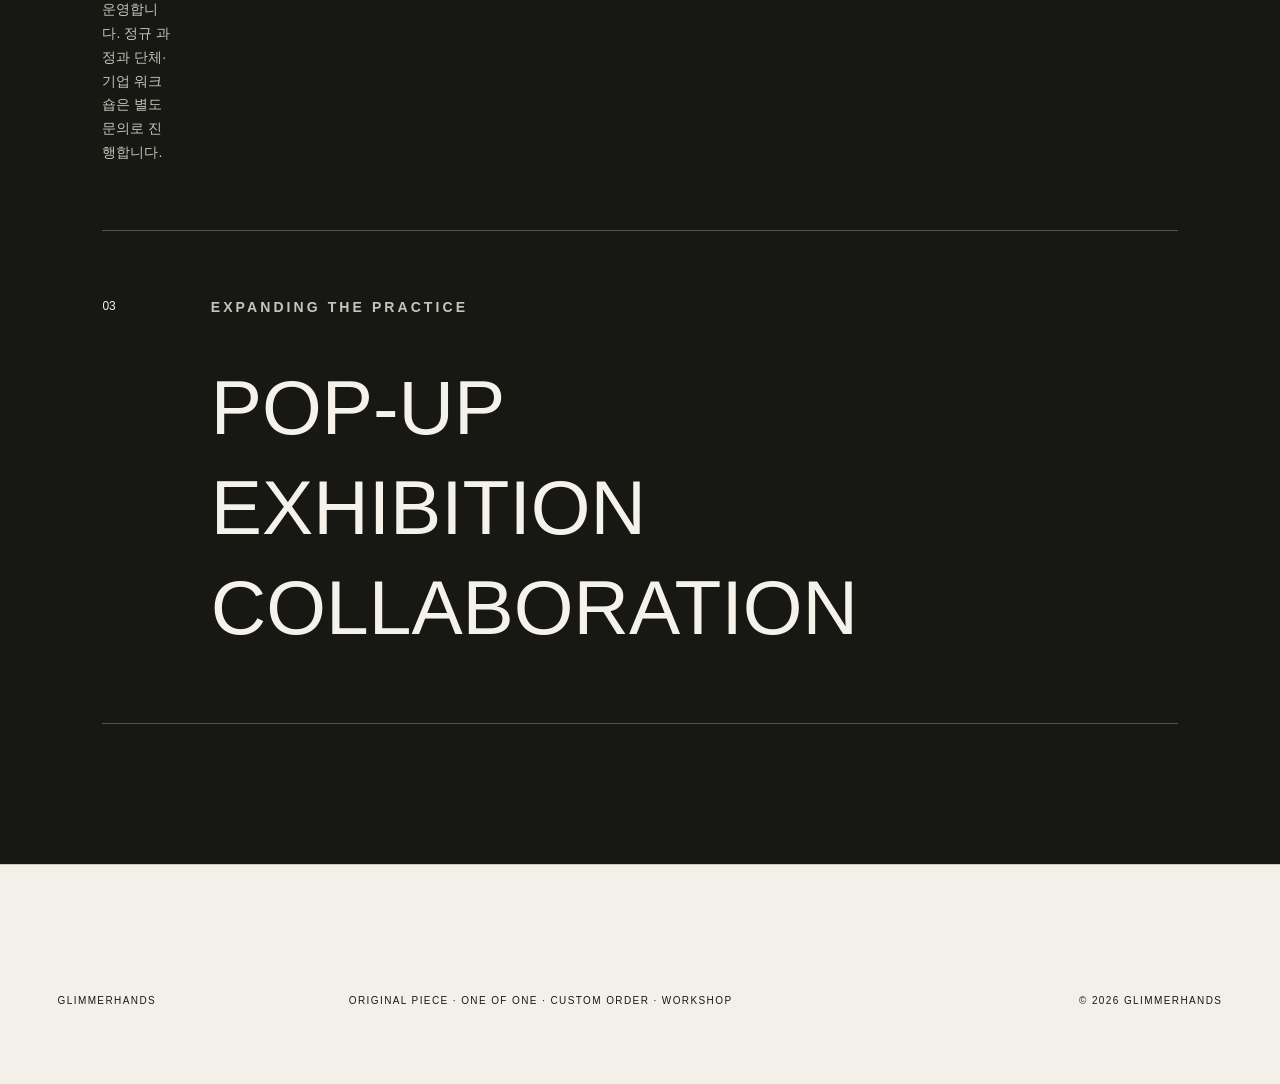
==== commit 97eb1d7a: "Add files via upload" ====
--- a/index.html
+++ b/index.html
@@ -1,171 +1,9 @@
-<!doctype html>
-<html lang="ko">
-  <head>
-    <meta charset="UTF-8" />
-    <meta name="viewport" content="width=device-width, initial-scale=1" />
-    <meta name="description" content="Glimmerhands Bouquet Collection — 꽃이 아닌, 작품을 선물하세요." />
-    <meta name="theme-color" content="#f5f0e8" />
-    <title>Glimmerhands | Bouquet Collection</title>
-    <style>
-      :root { --ink:#25231f; --paper:#f5f0e8; --cream:#fffdf9; --clay:#a65c4d; --leaf:#455544; --line:#dcd3c5; --soft:#e9dfd0; --serif: Georgia, 'Times New Roman', serif; --sans: -apple-system, BlinkMacSystemFont, 'Apple SD Gothic Neo', 'Noto Sans KR', sans-serif; }
-      * { box-sizing:border-box; }
-      html { scroll-behavior:smooth; }
-      body { margin:0; color:var(--ink); background:var(--paper); font-family:var(--sans); font-size:16px; line-height:1.65; word-break:keep-all; }
-      a { color:inherit; }
-      .wrap { width:min(1120px, calc(100% - 40px)); margin:auto; }
-      .eyebrow { display:flex; align-items:center; gap:9px; margin:0 0 14px; font-size:11px; font-weight:700; letter-spacing:.14em; text-transform:uppercase; }
-      .eyebrow::before { width:22px; height:1px; background:currentColor; content:''; }
-      h1,h2,h3,p { margin-top:0; }
-      h1,h2 { font-family:var(--serif); font-weight:400; letter-spacing:-.045em; line-height:1.07; }
-      h2 { font-size:clamp(32px, 5.5vw, 62px); }
-      .button { display:inline-flex; justify-content:center; align-items:center; min-height:54px; padding:14px 21px; border:1px solid var(--ink); background:var(--ink); color:#fffdf9; font-size:14px; font-weight:700; letter-spacing:-.02em; text-decoration:none; transition:transform .2s, background .2s; }
-      .button:hover { transform:translateY(-2px); background:var(--clay); border-color:var(--clay); }
-      .button--light { color:var(--ink); background:transparent; }
-      .site-header { position:absolute; z-index:2; left:0; right:0; top:0; padding:21px 0; }
-      .site-header .wrap { display:flex; align-items:center; justify-content:space-between; }
-      .brand { font-family:var(--serif); font-size:19px; letter-spacing:-.05em; text-decoration:none; }
-      .brand span { display:block; font-family:var(--sans); font-size:8px; font-weight:700; letter-spacing:.18em; text-transform:uppercase; }
-      .site-header nav { display:none; }
-      .hero { min-height:760px; padding:125px 0 48px; position:relative; overflow:hidden; background:#d8d1c7; }
-      .hero::after { position:absolute; inset:0; background:linear-gradient(90deg, rgba(26,23,19,.68) 0%, rgba(26,23,19,.32) 50%, rgba(26,23,19,.08) 100%); content:''; }
-      .hero-image { position:absolute; inset:0; width:100%; height:100%; object-fit:cover; object-position:61% center; }
-      .hero-content { position:relative; z-index:1; height:587px; display:flex; flex-direction:column; align-items:flex-start; justify-content:flex-end; color:#fffdf9; }
-      .hero .eyebrow { color:#f4d9c6; }
-      h1 { max-width:700px; margin-bottom:22px; font-size:clamp(45px, 7vw, 84px); }
-      .hero-copy { max-width:490px; margin-bottom:28px; font-size:16px; line-height:1.75; }
-      .hero-meta { display:flex; gap:13px; align-items:center; margin-top:22px; font-size:12px; }
-      .hero-meta span + span { border-left:1px solid rgba(255,255,255,.5); padding-left:13px; }
-      section { padding:88px 0; }
-      .intro { background:var(--cream); }
-      .intro-grid { display:grid; gap:34px; }
-      .intro-lead { max-width:710px; font-size:clamp(23px, 3.5vw, 37px); font-family:var(--serif); letter-spacing:-.04em; line-height:1.35; }
-      .intro-note { max-width:450px; color:#625e55; }
-      .story { border-top:1px solid var(--line); }
-      .story-grid { display:grid; gap:30px; }
-      .story-copy { max-width:570px; font-size:18px; }
-      .quote { margin:0; padding:28px; background:var(--soft); font-family:var(--serif); font-size:28px; letter-spacing:-.045em; line-height:1.3; }
-      .problem { background:var(--ink); color:#fffdf9; }
-      .problem h2 { max-width:700px; }
-      .problem-grid { display:grid; gap:1px; margin-top:45px; background:rgba(255,255,255,.18); }
-      .problem-card { padding:25px; background:var(--ink); }
-      .problem-card b { display:block; margin-bottom:10px; color:#f3c9a8; font-family:var(--serif); font-size:25px; font-weight:400; letter-spacing:-.04em; }
-      .proposal { background:var(--cream); }
-      .proposal-grid { display:grid; gap:30px; align-items:center; }
-      .photo-frame { aspect-ratio:4/5; overflow:hidden; background:#cfc7ba; }
-      .photo-frame img { width:100%; height:100%; object-fit:cover; }
-      .proposal-copy { max-width:500px; }
-      .proposal-copy p { font-size:18px; }
-      .feature-list { margin:30px 0 0; padding:0; list-style:none; border-top:1px solid var(--line); }
-      .feature-list li { display:flex; gap:16px; padding:14px 0; border-bottom:1px solid var(--line); }
-      .feature-list b { min-width:88px; font-size:12px; letter-spacing:.06em; text-transform:uppercase; }
-      .specs { background:#e5dccf; }
-      .spec-grid { display:grid; grid-template-columns:1fr 1fr; gap:1px; margin-top:36px; background:#c9bdad; }
-      .spec { min-height:146px; padding:22px; background:#e5dccf; }
-      .spec small { display:block; margin-bottom:20px; font-size:10px; font-weight:700; letter-spacing:.12em; }
-      .spec strong { font-family:var(--serif); font-size:22px; font-weight:400; letter-spacing:-.04em; line-height:1.22; }
-      .price-grid { display:grid; gap:30px; align-items:end; }
-      .price { padding:30px; background:var(--clay); color:#fffdf9; }
-      .price .label { font-size:11px; font-weight:700; letter-spacing:.12em; }
-      .price strong { display:block; margin:11px 0 8px; font-family:var(--serif); font-size:52px; font-weight:400; letter-spacing:-.06em; line-height:1; }
-      .price p { margin:0; font-size:13px; color:#fbe9dc; }
-      .price-copy { max-width:500px; }
-      .journey { background:var(--cream); }
-      .journey-list { margin:40px 0 0; padding:0; list-style:none; border-top:1px solid var(--ink); }
-      .journey-list li { display:grid; grid-template-columns:42px 1fr; gap:14px; padding:22px 0; border-bottom:1px solid var(--line); }
-      .journey-list span { color:var(--clay); font-family:var(--serif); font-size:20px; }
-      .journey-list b { display:block; margin-bottom:4px; font-family:var(--serif); font-size:26px; font-weight:400; letter-spacing:-.04em; }
-      .proof { border-top:1px solid var(--line); }
-      .proof-head { margin-bottom:32px; }
-      .proof-grid { display:grid; gap:14px; }
-      .proof-grid figure { margin:0; }
-      .proof-grid img { display:block; width:100%; aspect-ratio:4/5; object-fit:cover; }
-      .proof-grid figcaption { padding:12px 0; font-size:12px; color:#625e55; }
-      .proof-note { margin-top:22px; padding:22px; border-left:2px solid var(--clay); background:#f0e8de; font-size:14px; }
-      .cta { padding:86px 0; background:var(--leaf); color:#fffdf9; text-align:center; }
-      .cta h2 { max-width:640px; margin:0 auto 18px; }
-      .cta p { max-width:480px; margin:0 auto 27px; color:#d9e0d4; }
-      .cta .button { min-width:min(100%, 300px); background:#fffdf9; border-color:#fffdf9; color:var(--ink); }
-      .footer { padding:28px 0 34px; background:var(--ink); color:#bdb6ab; font-size:12px; }
-      .footer .wrap { display:flex; flex-direction:column; gap:6px; }
-      @media (min-width:720px) {
-        .wrap { width:min(1120px, calc(100% - 72px)); }
-        .site-header nav { display:flex; gap:22px; font-size:12px; }
-        .site-header nav a { color:#fffdf9; text-decoration:none; }
-        .hero { min-height:800px; }
-        .hero-content { height:627px; }
-        section { padding:130px 0; }
-        .intro-grid { grid-template-columns:1.45fr .7fr; align-items:end; }
-        .story-grid { grid-template-columns:1fr .8fr; align-items:start; }
-        .problem-grid { grid-template-columns:repeat(3, 1fr); }
-        .problem-card { min-height:210px; }
-        .proposal-grid { grid-template-columns:1fr 1fr; gap:78px; }
-        .spec-grid { grid-template-columns:repeat(4, 1fr); }
-        .price-grid { grid-template-columns:1fr 1fr; gap:78px; }
-        .journey-list li { grid-template-columns:82px 220px 1fr; gap:25px; align-items:baseline; }
-        .journey-list b { margin:0; }
-        .proof-grid { grid-template-columns:1fr 1fr; gap:22px; }
-        .footer .wrap { flex-direction:row; justify-content:space-between; }
-      }
-      @media (prefers-reduced-motion:reduce) { html { scroll-behavior:auto; } .button { transition:none; } }
-    </style>
-  </head>
-  <body>
-    <header class="site-header">
-      <div class="wrap">
-        <a class="brand" href="#top">Glimmerhands<span>Bouquet Collection</span></a>
-        <nav aria-label="주요 메뉴"><a href="#collection">Collection</a><a href="#price">Price</a><a href="#inquire">Inquiry</a></nav>
-      </div>
-    </header>
-    <main id="top">
-      <section class="hero" aria-labelledby="hero-title">
-        <img class="hero-image" src="[data-uri]" alt="붉은 색감의 작품형 부케" />
-        <div class="wrap hero-content">
-          <p class="eyebrow">Magok Art Street · Studio Collection</p>
-          <h1 id="hero-title">꽃이 아닌,<br />작품을 선물하세요.</h1>
-          <p class="hero-copy">작가의 감성과 계절의 꽃으로 완성한 단 하나의 Bouquet Collection—오래 기억될 특별한 순간을 위해.</p>
-          <a class="button" href="https://docs.google.com/forms/d/e/1FAIpQLSfZ8YMlAGYtCT_29fVBKnq-qCp-XKwj-ZyMbldjH1EQCZWXdQ/viewform?usp=dialog" target="_blank" rel="noopener">Bouquet Collection 구매 의향 남기기</a>
-          <div class="hero-meta"><span>Original Piece</span><span>₩300,000 — ₩600,000</span></div>
-        </div>
-      </section>
-
-      <section class="intro" aria-label="컬렉션 소개">
-        <div class="wrap intro-grid">
-          <p class="intro-lead">한 번의 선물이 지나간 뒤에도, 그날의 마음과 장면이 오래 남도록.</p>
-          <p class="intro-note">Glimmerhands는 마곡 미술길의 작은 공방에서 꽃을 조형 언어로 다룹니다. 송이 수보다 구성의 결, 계절의 감각, 그리고 건네는 사람의 마음을 생각합니다.</p>
-        </div>
-      </section>
-
-      <section class="story" aria-labelledby="story-title">
-        <div class="wrap story-grid">
-          <div><p class="eyebrow">Brand Story</p><h2 id="story-title">평범한 꽃다발이<br />아쉬운 순간에.</h2></div>
-          <div class="story-copy"><p>특별한 사람에게, 누구나 건넬 법한 선물 대신 처음 보는 감각을 전하고 싶을 때가 있습니다. Glimmerhands의 부케는 꽃을 단순히 모으지 않습니다. 손으로 만든 선과 색, 계절의 생명력을 한 점의 작품처럼 엮습니다.</p><p class="quote">“이런 꽃은 처음이야.”<br />그 말이 선물의 일부가 됩니다.</p></div>
-        </div>
-      </section>
-
-      <section class="problem" aria-labelledby="problem-title">
-        <div class="wrap"><p class="eyebrow">Why this bouquet</p><h2 id="problem-title">특별한 마음에는<br />특별한 형태가 필요합니다.</h2>
-          <div class="problem-grid"><article class="problem-card"><b>흔한 선택</b><p>꽃은 예쁘지만, 누구에게나 비슷한 선물이 되기 쉽습니다.</p></article><article class="problem-card"><b>짧은 기억</b><p>순간의 축하가 지나면 그날의 감정까지 희미해지기도 합니다.</p></article><article class="problem-card"><b>작품 같은 선물</b><p>한 사람이 오래 바라보고 이야기할 수 있는 한 점을 건넵니다.</p></article></div>
-        </div>
-      </section>
-
-      <section class="proposal" id="collection" aria-labelledby="proposal-title">
-        <div class="wrap proposal-grid"><div class="photo-frame"><img src="[data-uri]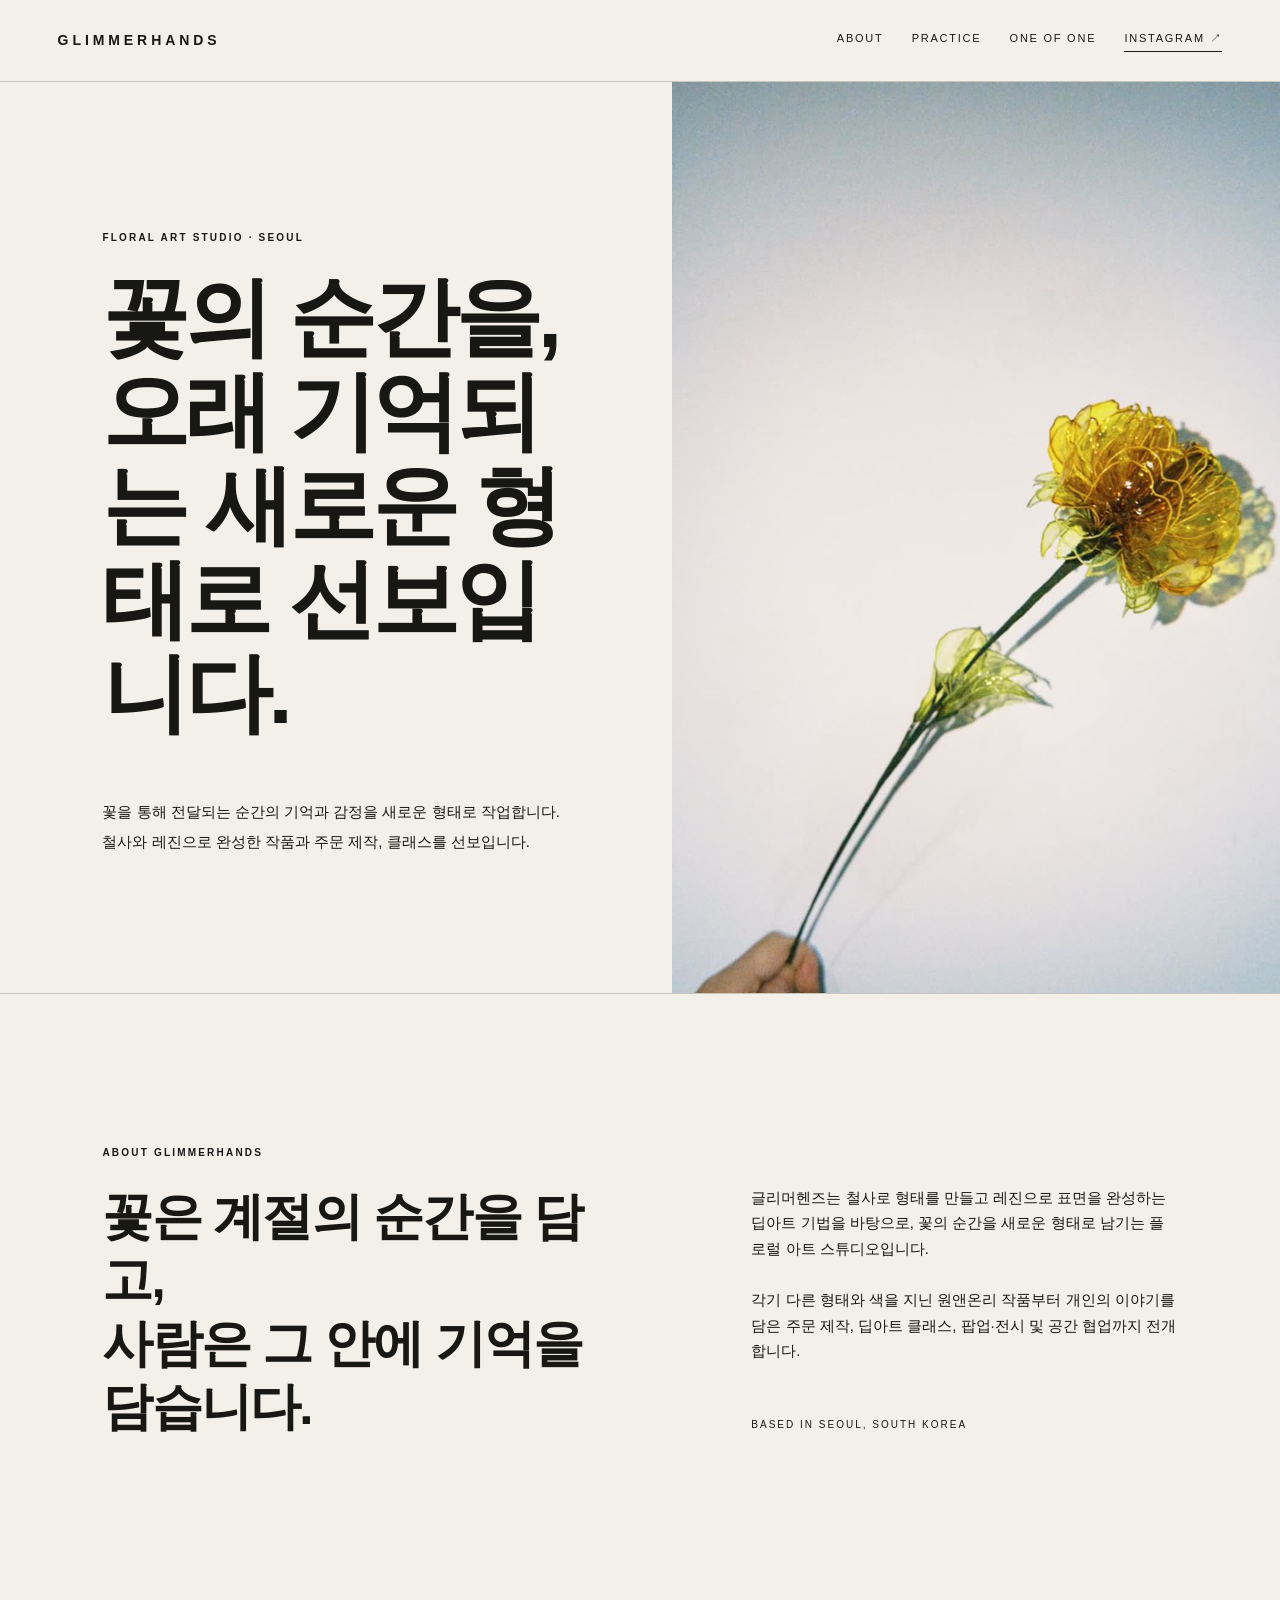
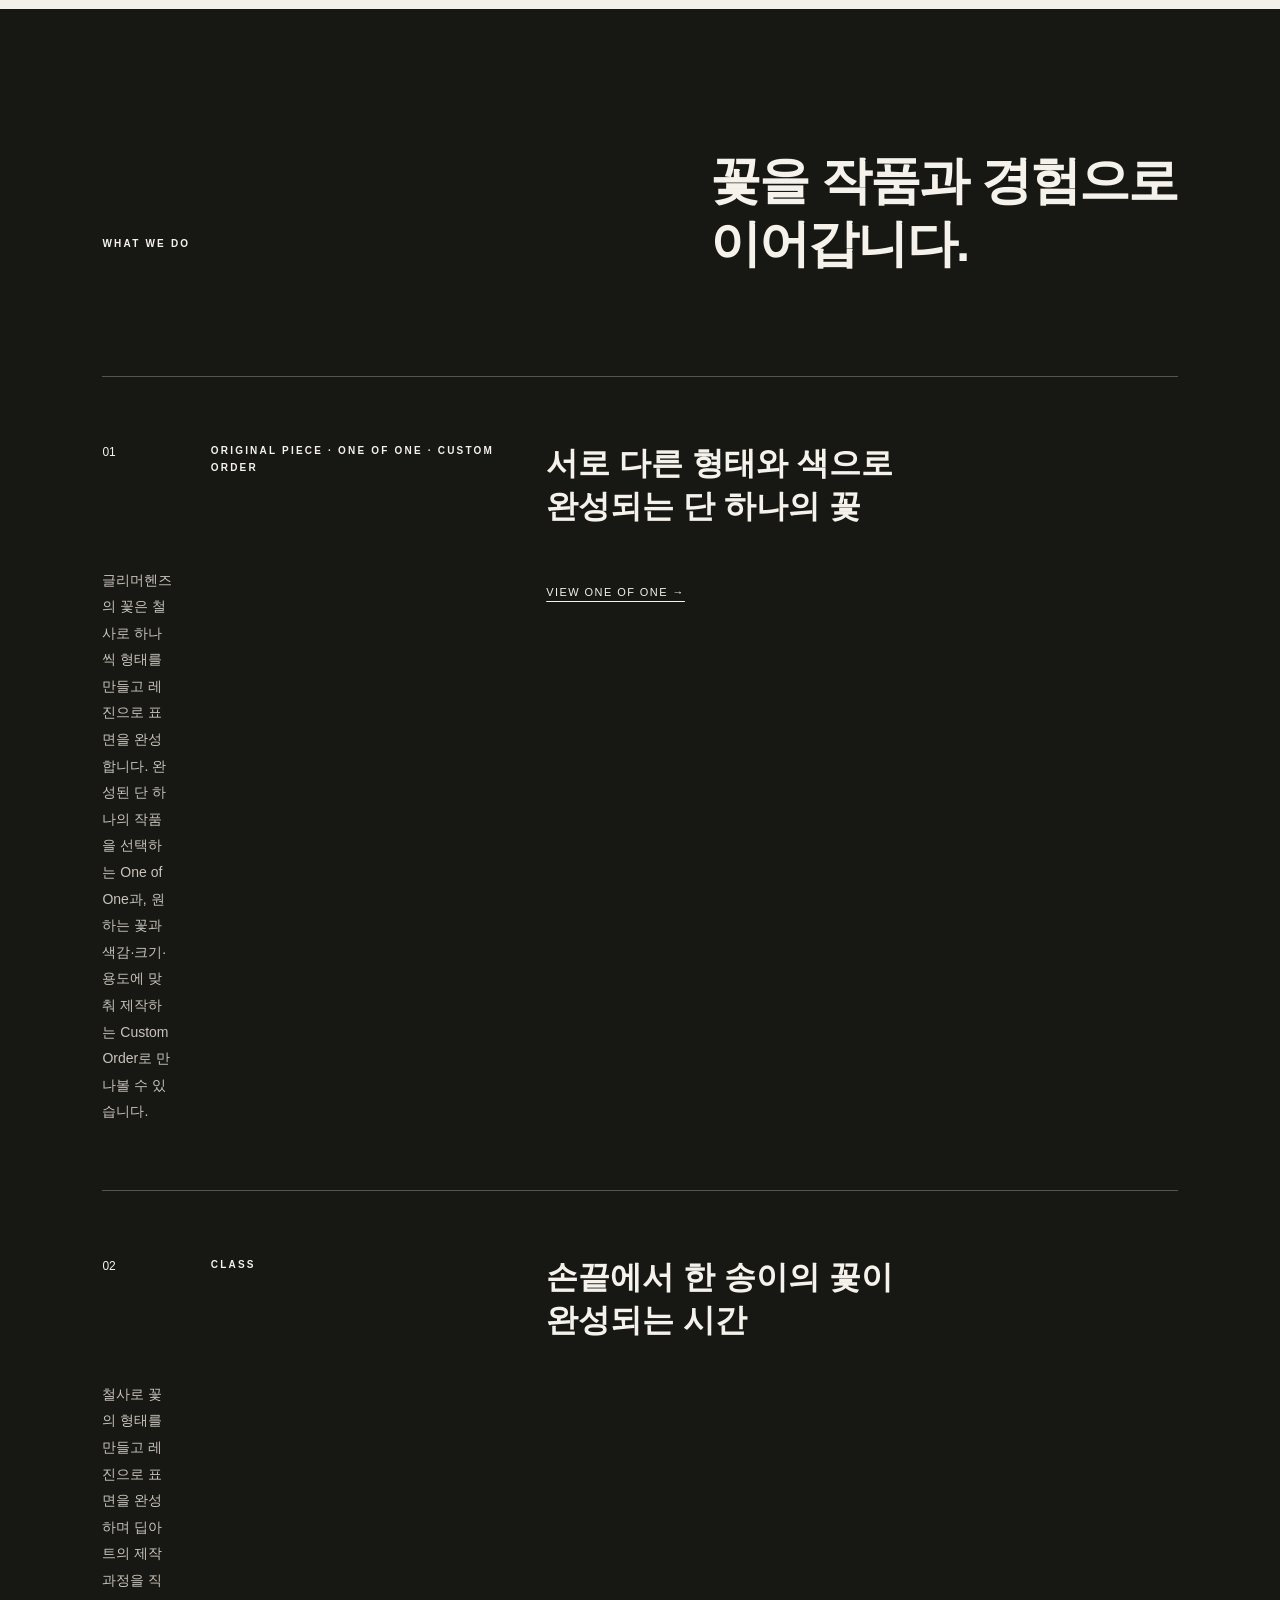
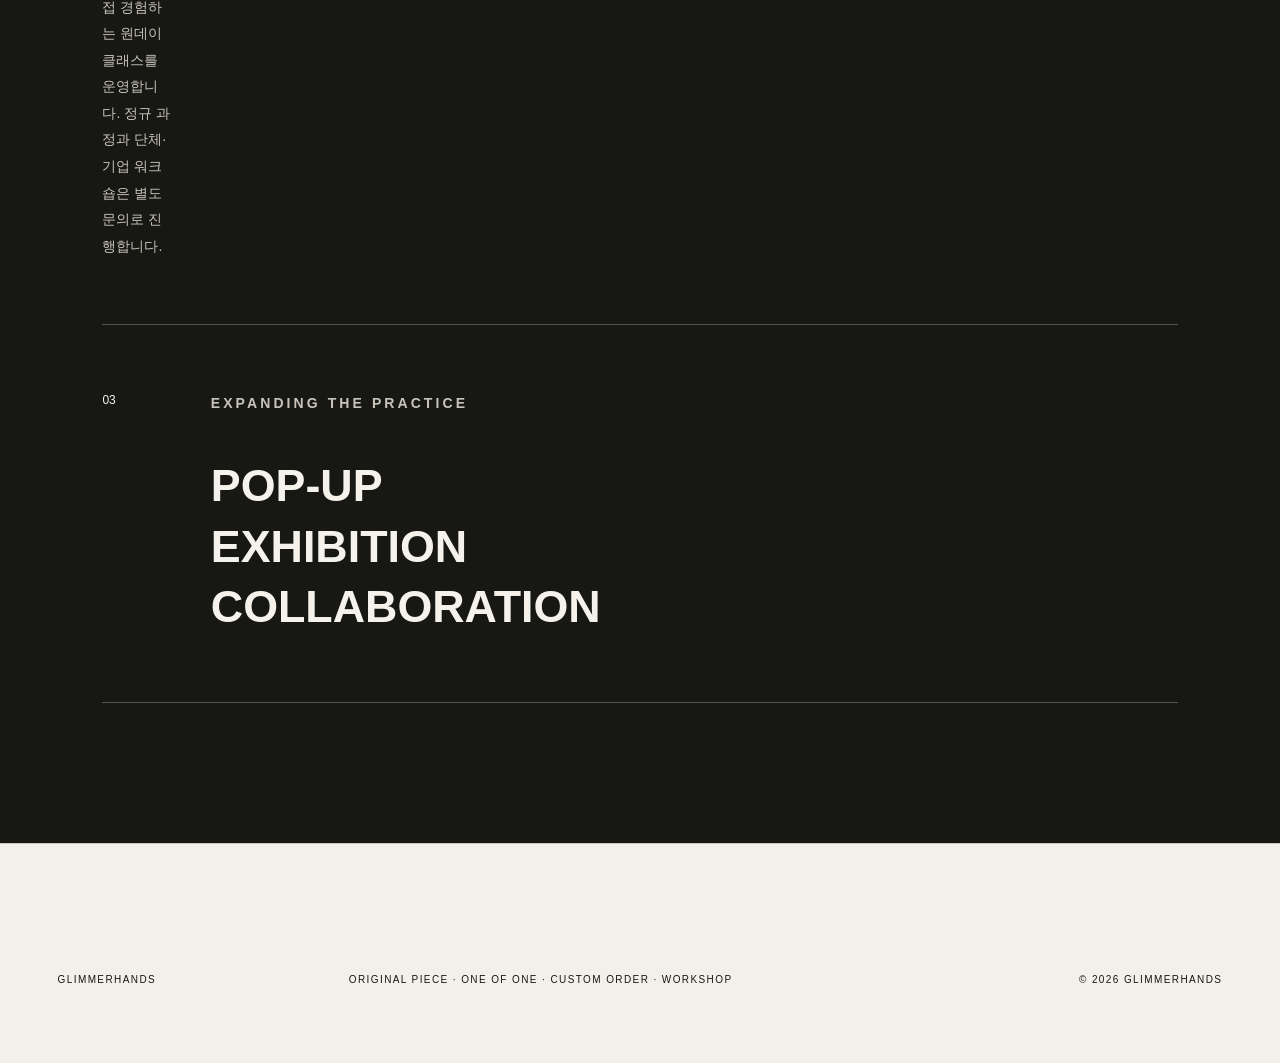
==== commit 1e8ad0bb: "Add files via upload" ====
--- a/index.html
+++ b/index.html
@@ -1,6 +1,6 @@
 <!doctype html><html lang="ko"><head><meta charset="utf-8"><meta name="viewport" content="width=device-width,initial-scale=1"><title>Glimmerhands | 딥아트 플로럴 아트 스튜디오</title><meta name="description" content="서울을 기반으로 철사와 레진으로 꽃을 제작하는 딥아트 플로럴 아트 스튜디오 Glimmerhands. Original Piece, One of One, Custom Order와 클래스를 선보입니다."><link rel="stylesheet" href="/style.css"></head><body>
 <header class="site-header"><a class="brand" href="/">GLIMMERHANDS</a><nav><a href="#about">ABOUT</a><a href="#practice">PRACTICE</a><a href="/bouquet.html">ONE OF ONE</a><a class="instagram" href="https://www.instagram.com/glimmerhands/" target="_blank" rel="noopener">INSTAGRAM ↗</a></nav></header>
-<main><section class="hero"><div class="hero-copy"><p class="eyebrow">FLORAL ART STUDIO · SEOUL</p><h1>꽃의 순간을,<br>오래 남는 형태로.</h1><p class="lead">철사와 레진으로 꽃을 제작하는 딥아트 플로럴 스튜디오입니다.<br>단 하나의 작품과 주문 제작, 클래스를 선보입니다.</p></div><figure class="hero-visual"><img src="[data-uri]" alt="글리머헨즈의 노란 레진 플라워 작품"></figure></section>
+<main><section class="hero"><div class="hero-copy"><p class="eyebrow">FLORAL ART STUDIO · SEOUL</p><h1>꽃의 순간을,<br>오래 기억되는 새로운 형태로 선보입니다.</h1><p class="lead">꽃을 통해 전달되는 순간의 기억과 감정을 새로운 형태로 작업합니다.<br>철사와 레진으로 완성한 작품과 주문 제작, 클래스를 선보입니다.</p></div><figure class="hero-visual"><img src="[data-uri]" alt="글리머헨즈의 노란 레진 플라워 작품"></figure></section>
 <section class="about" id="about"><p class="eyebrow">ABOUT GLIMMERHANDS</p><div class="about-grid"><h2>꽃은 계절의 순간을 담고,<br>사람은 그 안에 기억을 담습니다.</h2><div class="body-copy"><p>글리머헨즈는 철사로 형태를 만들고 레진으로 표면을 완성하는 딥아트 기법을 바탕으로, 꽃의 순간을 새로운 형태로 남기는 플로럴 아트 스튜디오입니다.</p><p>각기 다른 형태와 색을 지닌 원앤온리 작품부터 개인의 이야기를 담은 주문 제작, 딥아트 클래스, 팝업·전시 및 공간 협업까지 전개합니다.</p><p class="location">BASED IN SEOUL, SOUTH KOREA</p></div></div></section>
 <section class="practice" id="practice"><div class="section-head"><p class="eyebrow">WHAT WE DO</p><h2>꽃을 작품과 경험으로<br>이어갑니다.</h2></div><div class="practice-list">
 <article><span>01</span><p class="overline">ORIGINAL PIECE · ONE OF ONE · CUSTOM ORDER</p><h3>서로 다른 형태와 색으로<br>완성되는 단 하나의 꽃</h3><p>글리머헨즈의 꽃은 철사로 하나씩 형태를 만들고 레진으로 표면을 완성합니다. 완성된 단 하나의 작품을 선택하는 One of One과, 원하는 꽃과 색감·크기·용도에 맞춰 제작하는 Custom Order로 만나볼 수 있습니다.</p><a class="text-link" href="/bouquet.html">VIEW ONE OF ONE →</a></article>
--- a/style.css
+++ b/style.css
@@ -1,2 +1,3 @@
-:root{--paper:#f3f0e9;--ink:#171714;--line:#cbc6bc;--dark:#171714}*{box-sizing:border-box}html{scroll-behavior:smooth}body{margin:0;background:var(--paper);color:var(--ink);font-family:Arial,"Apple SD Gothic Neo","Noto Sans KR",sans-serif;line-height:1.7}a{color:inherit;text-decoration:none}img{display:block;width:100%;height:100%;object-fit:cover}.site-header{height:82px;padding:0 4.5vw;display:flex;align-items:center;justify-content:space-between;border-bottom:1px solid var(--line)}.brand{font-size:14px;letter-spacing:.28em;font-weight:700}.site-header nav{display:flex;gap:2.2vw}.site-header nav a{font-size:11px;letter-spacing:.16em}.instagram{border-bottom:1px solid;padding-bottom:3px}.eyebrow,.overline{font-size:10px;letter-spacing:.22em;font-weight:700;margin:0 0 24px}.hero{min-height:calc(100vh - 82px);display:grid;grid-template-columns:1.05fr .95fr}.hero-copy{padding:9vw 6vw 7vw 8vw;display:flex;flex-direction:column;justify-content:center}.hero h1,.bouquet-hero h1{font-family:Georgia,serif;font-weight:400;font-size:clamp(54px,7.3vw,118px);line-height:1.03;letter-spacing:-.045em;margin:0 0 42px}.lead{font-size:15px;line-height:2}.hero-visual{margin:0;min-height:680px}.about{padding:150px 8vw;border-top:1px solid var(--line)}.about-grid{display:grid;grid-template-columns:1.1fr .9fr;gap:10vw}.about h2,.section-head h2,.bouquet-story h2,.collection h2,.journey h2,.inquiry h2{font-family:Georgia,serif;font-weight:400;font-size:clamp(35px,4.3vw,70px);line-height:1.18;letter-spacing:-.035em;margin:0}.body-copy{max-width:590px;font-size:15px}.body-copy p{margin:0 0 26px}.location{font-size:10px;letter-spacing:.2em;margin-top:52px!important}.practice{background:var(--dark);color:#f5f2eb;padding:140px 8vw}.practice .section-head{display:flex;justify-content:space-between;align-items:end;margin-bottom:100px}.practice-list{border-top:1px solid #56534e}.practice article{display:grid;grid-template-columns:70px 1fr 1.5fr;gap:3vw;padding:65px 0;border-bottom:1px solid #56534e}.practice article>span{font-size:12px}.practice h3{font-family:Georgia,serif;font-size:clamp(27px,3vw,47px);line-height:1.2;font-weight:400;margin:0}.practice article>p:last-of-type{margin:0;color:#c8c4bb;font-size:14px}.practice .text-link{grid-column:3}.practice .keywords h3{grid-column:2/4;font-family:Arial,sans-serif;font-weight:500;line-height:1.3;font-size:clamp(38px,6vw,88px)}.text-link{display:inline-block;margin-top:16px;font-size:11px;letter-spacing:.13em;text-decoration:underline;text-underline-offset:5px}footer{min-height:220px;padding:65px 4.5vw;display:grid;grid-template-columns:1fr 2fr 1fr;align-items:end;border-top:1px solid var(--line);font-size:10px;letter-spacing:.14em}footer p:last-child{text-align:right}.bouquet-hero{padding:100px 8vw 0}.bouquet-hero>p:not(.eyebrow){font-size:15px;margin:0 0 58px}.bouquet-hero img{height:70vh;min-height:540px}.bouquet-story{padding:150px 8vw;display:grid;grid-template-columns:1fr 1fr;gap:11vw;border-bottom:1px solid var(--line)}.bouquet-story>p{max-width:520px;margin-top:50px}.collection{padding:140px 8vw}.collection .section-head{margin-bottom:80px}.collection-grid{display:grid;grid-template-columns:1fr 1fr;gap:20px}.collection-grid figure{margin:0;height:70vh;min-height:520px}.collection-grid .wide{grid-column:1/3;height:82vh}.collection-note{max-width:670px;margin:45px 0 0}.journey{padding:130px 8vw;background:#ded8cc}.journey ol{list-style:none;padding:0;margin:90px 0 0;border-top:1px solid #aaa397}.journey li{display:grid;grid-template-columns:90px 1fr;padding:35px 0;border-bottom:1px solid #aaa397}.journey b{font-family:Georgia,serif;font-size:27px;font-weight:400}.journey li p{margin:5px 0}.inquiry{padding:160px 8vw;text-align:center}.inquiry h2{max-width:920px;margin:0 auto 36px}.button{display:inline-block;margin-top:32px;padding:17px 26px;border:1px solid;font-size:11px;letter-spacing:.15em}.button:hover{background:var(--ink);color:var(--paper)}
-@media(max-width:800px){.site-header{height:70px;padding:0 20px}.site-header nav a:not(.instagram){display:none}.bouquet-page .site-header nav a{display:none}.bouquet-page .site-header nav a:first-child{display:block}.hero{display:block}.hero-copy{padding:95px 24px 70px}.hero h1,.bouquet-hero h1{font-size:52px}.lead br{display:none}.hero-visual{height:68vh;min-height:480px}.about,.practice,.bouquet-story,.collection,.journey,.inquiry{padding:95px 24px}.about-grid,.bouquet-story{grid-template-columns:1fr;gap:48px}.practice .section-head{display:block;margin-bottom:60px}.practice article{grid-template-columns:38px 1fr;gap:16px;padding:45px 0}.practice article .overline,.practice article h3,.practice article>p:last-of-type{grid-column:2}.practice .text-link{grid-column:2}.practice .keywords h3{grid-column:2;font-size:38px}.bouquet-hero{padding:78px 24px 0}.bouquet-hero img{height:62vh;min-height:440px}.collection-grid{display:block}.collection-grid figure,.collection-grid .wide{height:62vh;min-height:440px;margin-bottom:16px}.journey ol{margin-top:55px}.journey li{grid-template-columns:55px 1fr}footer{padding:52px 20px;display:block}footer p:last-child{text-align:left}}
+:root{--paper:#f3f0e9;--ink:#171714;--line:#cbc6bc;--dark:#171714}*{box-sizing:border-box}html{scroll-behavior:smooth}body{margin:0;background:var(--paper);color:var(--ink);font-family:"Pretendard","Noto Sans KR","Apple SD Gothic Neo","Helvetica Neue",Arial,sans-serif;line-height:1.7}a{color:inherit;text-decoration:none}img{display:block;width:100%;height:100%;object-fit:cover}.site-header{height:82px;padding:0 4.5vw;display:flex;align-items:center;justify-content:space-between;border-bottom:1px solid var(--line)}.brand{font-size:14px;letter-spacing:.28em;font-weight:700}.site-header nav{display:flex;gap:2.2vw}.site-header nav a{font-size:11px;letter-spacing:.16em}.instagram{border-bottom:1px solid;padding-bottom:3px}.eyebrow,.overline{font-size:10px;letter-spacing:.22em;font-weight:700;margin:0 0 24px}.hero{min-height:calc(100vh - 82px);display:grid;grid-template-columns:1.05fr .95fr}.hero-copy{padding:9vw 6vw 7vw 8vw;display:flex;flex-direction:column;justify-content:center}.hero h1,.bouquet-hero h1{font-family:inherit;font-weight:600;font-size:clamp(50px,6.8vw,108px);line-height:1.08;letter-spacing:-.045em;margin:0 0 42px}.lead{font-size:15px;line-height:2}.hero-visual{margin:0;min-height:680px}.about{padding:150px 8vw;border-top:1px solid var(--line)}.about-grid{display:grid;grid-template-columns:1.1fr .9fr;gap:10vw}.about h2,.section-head h2,.bouquet-story h2,.collection h2,.journey h2,.inquiry h2{font-family:inherit;font-weight:600;font-size:clamp(33px,4vw,64px);line-height:1.24;letter-spacing:-.035em;margin:0}.body-copy{max-width:590px;font-size:15px}.body-copy p{margin:0 0 26px}.location{font-size:10px;letter-spacing:.2em;margin-top:52px!important}.practice{background:var(--dark);color:#f5f2eb;padding:140px 8vw}.practice .section-head{display:flex;justify-content:space-between;align-items:end;margin-bottom:100px}.practice-list{border-top:1px solid #56534e}.practice article{display:grid;grid-template-columns:70px minmax(250px,.8fr) minmax(420px,1.7fr);gap:3vw;padding:65px 0;border-bottom:1px solid #56534e}.practice article>span{font-size:12px}.practice h3{font-family:inherit;font-size:clamp(25px,2.5vw,40px);line-height:1.35;font-weight:600;margin:0}.practice article>p:last-of-type{margin:0;color:#c8c4bb;font-size:14px;line-height:1.9;max-width:760px}.practice .text-link{grid-column:3}.practice .keywords h3{grid-column:2/4;font-family:inherit;font-weight:600;line-height:1.35;font-size:clamp(26px,3.5vw,52px)}.text-link{display:inline-block;margin-top:16px;font-size:11px;letter-spacing:.13em;text-decoration:underline;text-underline-offset:5px}footer{min-height:220px;padding:65px 4.5vw;display:grid;grid-template-columns:1fr 2fr 1fr;align-items:end;border-top:1px solid var(--line);font-size:10px;letter-spacing:.14em}footer p:last-child{text-align:right}.bouquet-hero{padding:100px 8vw 0}.bouquet-hero>p:not(.eyebrow){font-size:15px;margin:0 0 58px}.bouquet-hero img{height:70vh;min-height:540px}.bouquet-story{padding:150px 8vw;display:grid;grid-template-columns:1fr 1fr;gap:11vw;border-bottom:1px solid var(--line)}.bouquet-story>p{max-width:520px;margin-top:50px}.collection{padding:140px 8vw}.collection .section-head{margin-bottom:80px}.collection-grid{display:grid;grid-template-columns:1fr 1fr;gap:20px}.collection-grid figure{margin:0;height:70vh;min-height:520px}.collection-grid .wide{grid-column:1/3;height:82vh}.collection-note{max-width:670px;margin:45px 0 0}.journey{padding:130px 8vw;background:#ded8cc}.journey ol{list-style:none;padding:0;margin:90px 0 0;border-top:1px solid #aaa397}.journey li{display:grid;grid-template-columns:90px 1fr;padding:35px 0;border-bottom:1px solid #aaa397}.journey b{font-family:inherit;font-size:24px;font-weight:600}.journey li p{margin:5px 0}.inquiry{padding:160px 8vw;text-align:center}.inquiry h2{max-width:920px;margin:0 auto 36px}.button{display:inline-block;margin-top:32px;padding:17px 26px;border:1px solid;font-size:11px;letter-spacing:.15em}.button:hover{background:var(--ink);color:var(--paper)}
+@media(max-width:800px){.site-header{height:70px;padding:0 20px}.site-header nav a:not(.instagram){display:none}.bouquet-page .site-header nav a{display:none}.bouquet-page .site-header nav a:first-child{display:block}.hero{display:block}.hero-copy{padding:95px 24px 70px}.hero h1,.bouquet-hero h1{font-size:52px}.lead br{display:none}.hero-visual{height:68vh;min-height:480px}.about,.practice,.bouquet-story,.collection,.journey,.inquiry{padding:95px 24px}.about-grid,.bouquet-story{grid-template-columns:1fr;gap:48px}.practice .section-head{display:block;margin-bottom:60px}.practice article{grid-template-columns:38px 1fr;gap:16px;padding:45px 0}.practice article .overline,.practice article h3,.practice article>p:last-of-type{grid-column:2}.practice .text-link{grid-column:2}.practice .keywords h3{grid-column:2;font-size:30px}.bouquet-hero{padding:78px 24px 0}.bouquet-hero img{height:62vh;min-height:440px}.collection-grid{display:block}.collection-grid figure,.collection-grid .wide{height:62vh;min-height:440px;margin-bottom:16px}.journey ol{margin-top:55px}.journey li{grid-template-columns:55px 1fr}footer{padding:52px 20px;display:block}footer p:last-child{text-align:left}}
+/* deployment refresh */
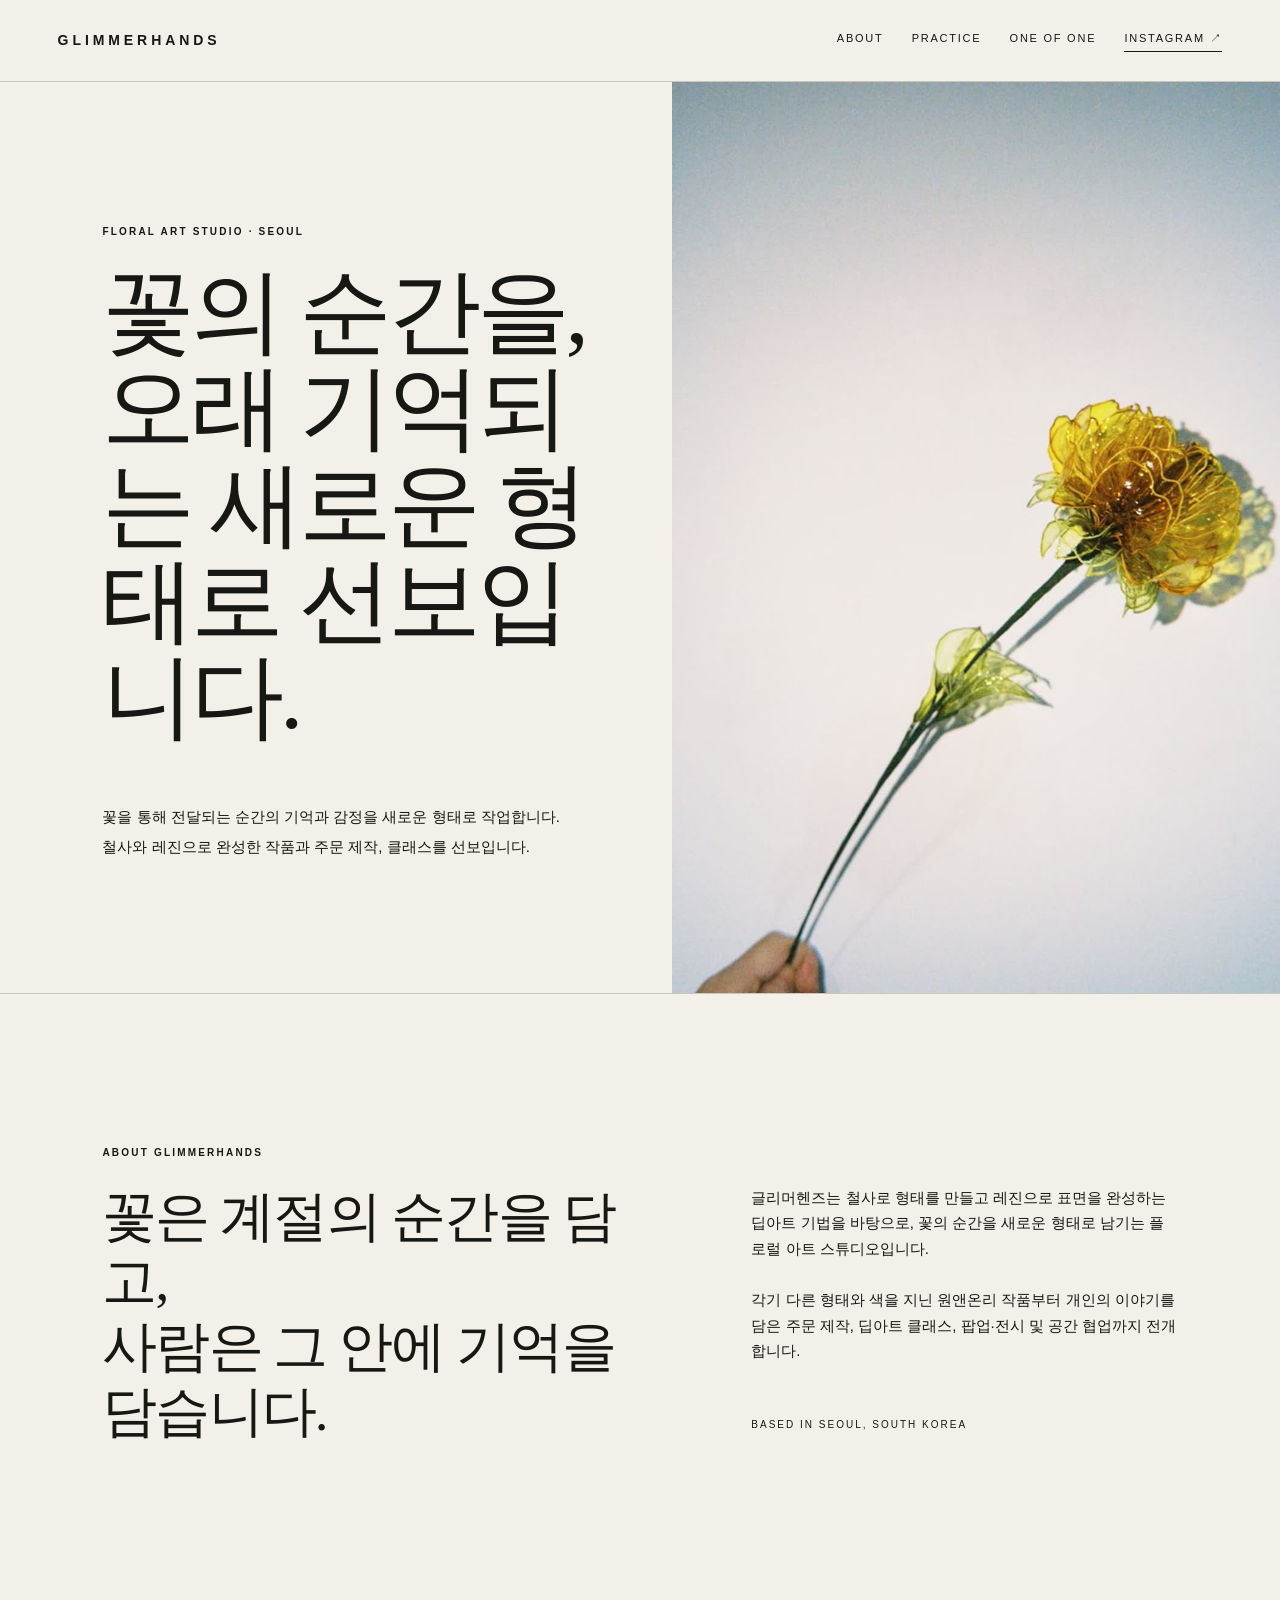
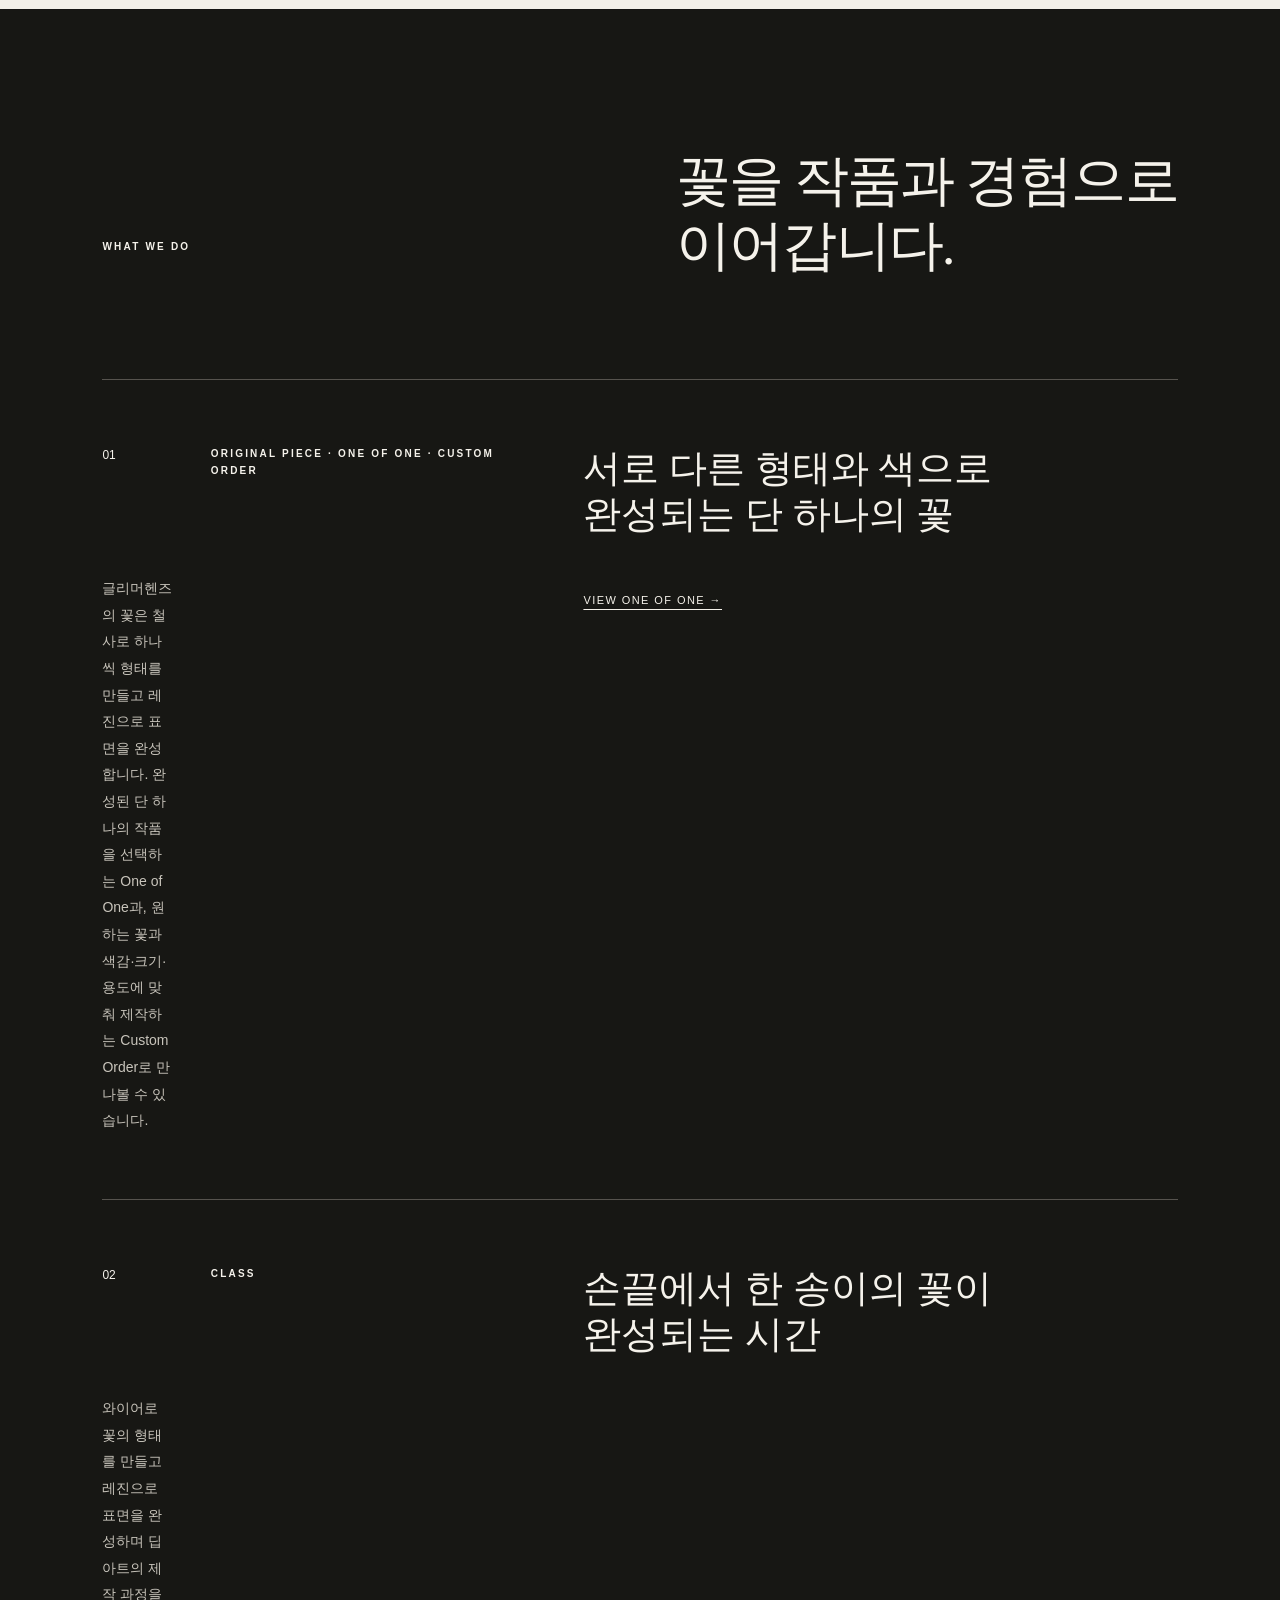
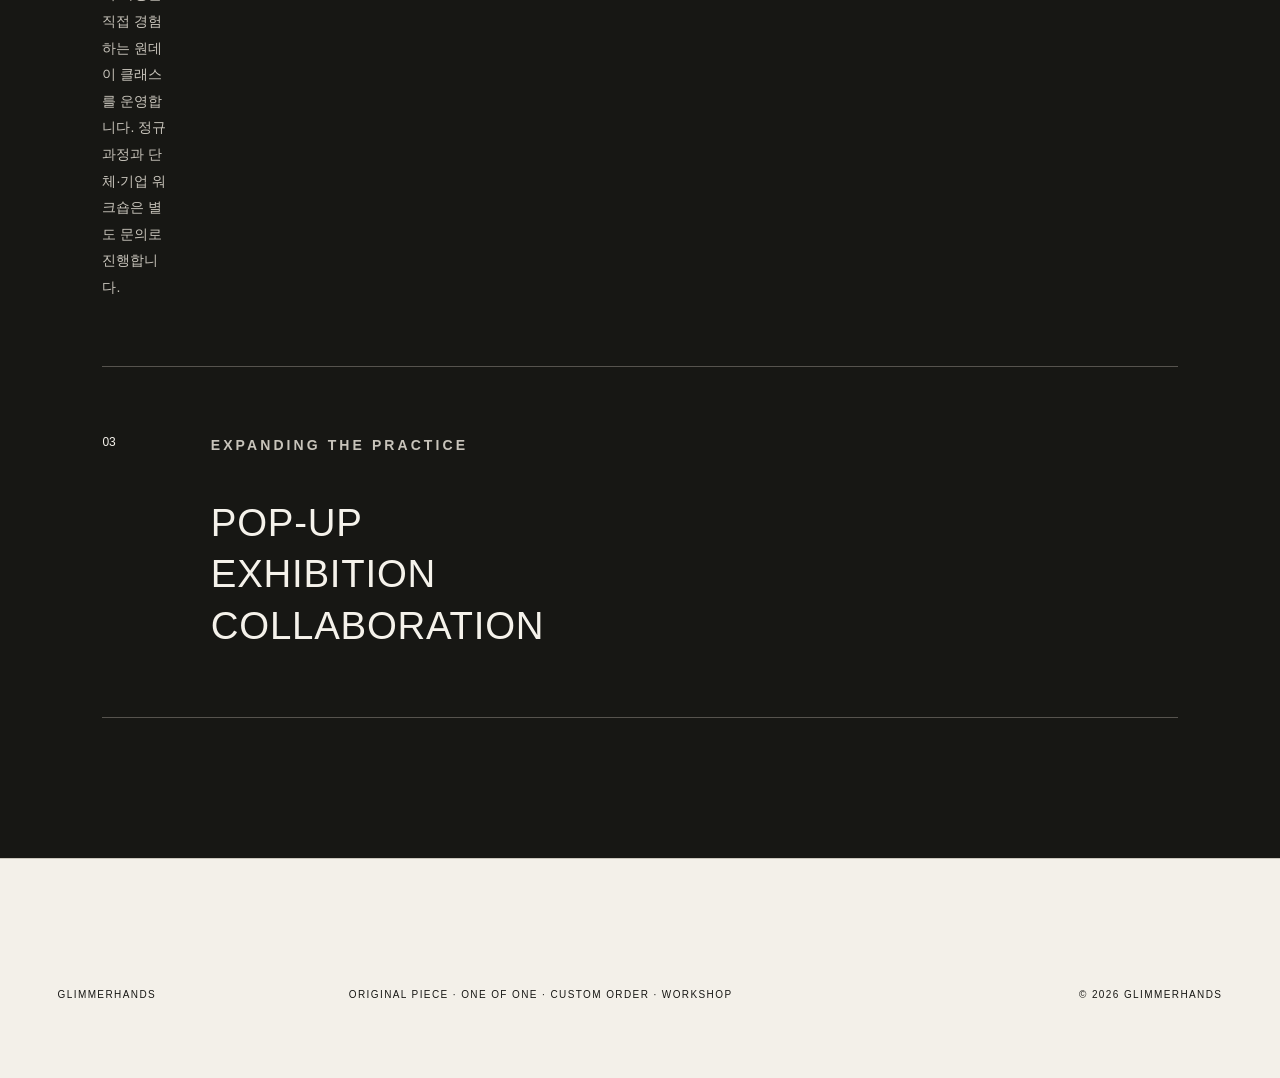
==== commit 5ed8656e: "Update index.html" ====
--- a/index.html
+++ b/index.html
@@ -4,6 +4,6 @@
 <section class="about" id="about"><p class="eyebrow">ABOUT GLIMMERHANDS</p><div class="about-grid"><h2>꽃은 계절의 순간을 담고,<br>사람은 그 안에 기억을 담습니다.</h2><div class="body-copy"><p>글리머헨즈는 철사로 형태를 만들고 레진으로 표면을 완성하는 딥아트 기법을 바탕으로, 꽃의 순간을 새로운 형태로 남기는 플로럴 아트 스튜디오입니다.</p><p>각기 다른 형태와 색을 지닌 원앤온리 작품부터 개인의 이야기를 담은 주문 제작, 딥아트 클래스, 팝업·전시 및 공간 협업까지 전개합니다.</p><p class="location">BASED IN SEOUL, SOUTH KOREA</p></div></div></section>
 <section class="practice" id="practice"><div class="section-head"><p class="eyebrow">WHAT WE DO</p><h2>꽃을 작품과 경험으로<br>이어갑니다.</h2></div><div class="practice-list">
 <article><span>01</span><p class="overline">ORIGINAL PIECE · ONE OF ONE · CUSTOM ORDER</p><h3>서로 다른 형태와 색으로<br>완성되는 단 하나의 꽃</h3><p>글리머헨즈의 꽃은 철사로 하나씩 형태를 만들고 레진으로 표면을 완성합니다. 완성된 단 하나의 작품을 선택하는 One of One과, 원하는 꽃과 색감·크기·용도에 맞춰 제작하는 Custom Order로 만나볼 수 있습니다.</p><a class="text-link" href="/bouquet.html">VIEW ONE OF ONE →</a></article>
-<article><span>02</span><p class="overline">CLASS</p><h3>손끝에서 한 송이의 꽃이<br>완성되는 시간</h3><p>철사로 꽃의 형태를 만들고 레진으로 표면을 완성하며 딥아트의 제작 과정을 직접 경험하는 원데이 클래스를 운영합니다. 정규 과정과 단체·기업 워크숍은 별도 문의로 진행합니다.</p></article>
+<article><span>02</span><p class="overline">CLASS</p><h3>손끝에서 한 송이의 꽃이<br>완성되는 시간</h3><p>와이어로 꽃의 형태를 만들고 레진으로 표면을 완성하며 딥아트의 제작 과정을 직접 경험하는 원데이 클래스를 운영합니다. 정규 과정과 단체·기업 워크숍은 별도 문의로 진행합니다.</p></article>
 <article class="keywords"><span>03</span><p class="overline">EXPANDING THE PRACTICE</p><h3>POP-UP<br>EXHIBITION<br>COLLABORATION</h3></article></div></section></main>
 <footer><p>GLIMMERHANDS</p><p>ORIGINAL PIECE · ONE OF ONE · CUSTOM ORDER · WORKSHOP</p><p>© 2026 GLIMMERHANDS</p></footer></body></html>
--- a/style.css
+++ b/style.css
@@ -1,3 +1,276 @@
-:root{--paper:#f3f0e9;--ink:#171714;--line:#cbc6bc;--dark:#171714}*{box-sizing:border-box}html{scroll-behavior:smooth}body{margin:0;background:var(--paper);color:var(--ink);font-family:"Pretendard","Noto Sans KR","Apple SD Gothic Neo","Helvetica Neue",Arial,sans-serif;line-height:1.7}a{color:inherit;text-decoration:none}img{display:block;width:100%;height:100%;object-fit:cover}.site-header{height:82px;padding:0 4.5vw;display:flex;align-items:center;justify-content:space-between;border-bottom:1px solid var(--line)}.brand{font-size:14px;letter-spacing:.28em;font-weight:700}.site-header nav{display:flex;gap:2.2vw}.site-header nav a{font-size:11px;letter-spacing:.16em}.instagram{border-bottom:1px solid;padding-bottom:3px}.eyebrow,.overline{font-size:10px;letter-spacing:.22em;font-weight:700;margin:0 0 24px}.hero{min-height:calc(100vh - 82px);display:grid;grid-template-columns:1.05fr .95fr}.hero-copy{padding:9vw 6vw 7vw 8vw;display:flex;flex-direction:column;justify-content:center}.hero h1,.bouquet-hero h1{font-family:inherit;font-weight:600;font-size:clamp(50px,6.8vw,108px);line-height:1.08;letter-spacing:-.045em;margin:0 0 42px}.lead{font-size:15px;line-height:2}.hero-visual{margin:0;min-height:680px}.about{padding:150px 8vw;border-top:1px solid var(--line)}.about-grid{display:grid;grid-template-columns:1.1fr .9fr;gap:10vw}.about h2,.section-head h2,.bouquet-story h2,.collection h2,.journey h2,.inquiry h2{font-family:inherit;font-weight:600;font-size:clamp(33px,4vw,64px);line-height:1.24;letter-spacing:-.035em;margin:0}.body-copy{max-width:590px;font-size:15px}.body-copy p{margin:0 0 26px}.location{font-size:10px;letter-spacing:.2em;margin-top:52px!important}.practice{background:var(--dark);color:#f5f2eb;padding:140px 8vw}.practice .section-head{display:flex;justify-content:space-between;align-items:end;margin-bottom:100px}.practice-list{border-top:1px solid #56534e}.practice article{display:grid;grid-template-columns:70px minmax(250px,.8fr) minmax(420px,1.7fr);gap:3vw;padding:65px 0;border-bottom:1px solid #56534e}.practice article>span{font-size:12px}.practice h3{font-family:inherit;font-size:clamp(25px,2.5vw,40px);line-height:1.35;font-weight:600;margin:0}.practice article>p:last-of-type{margin:0;color:#c8c4bb;font-size:14px;line-height:1.9;max-width:760px}.practice .text-link{grid-column:3}.practice .keywords h3{grid-column:2/4;font-family:inherit;font-weight:600;line-height:1.35;font-size:clamp(26px,3.5vw,52px)}.text-link{display:inline-block;margin-top:16px;font-size:11px;letter-spacing:.13em;text-decoration:underline;text-underline-offset:5px}footer{min-height:220px;padding:65px 4.5vw;display:grid;grid-template-columns:1fr 2fr 1fr;align-items:end;border-top:1px solid var(--line);font-size:10px;letter-spacing:.14em}footer p:last-child{text-align:right}.bouquet-hero{padding:100px 8vw 0}.bouquet-hero>p:not(.eyebrow){font-size:15px;margin:0 0 58px}.bouquet-hero img{height:70vh;min-height:540px}.bouquet-story{padding:150px 8vw;display:grid;grid-template-columns:1fr 1fr;gap:11vw;border-bottom:1px solid var(--line)}.bouquet-story>p{max-width:520px;margin-top:50px}.collection{padding:140px 8vw}.collection .section-head{margin-bottom:80px}.collection-grid{display:grid;grid-template-columns:1fr 1fr;gap:20px}.collection-grid figure{margin:0;height:70vh;min-height:520px}.collection-grid .wide{grid-column:1/3;height:82vh}.collection-note{max-width:670px;margin:45px 0 0}.journey{padding:130px 8vw;background:#ded8cc}.journey ol{list-style:none;padding:0;margin:90px 0 0;border-top:1px solid #aaa397}.journey li{display:grid;grid-template-columns:90px 1fr;padding:35px 0;border-bottom:1px solid #aaa397}.journey b{font-family:inherit;font-size:24px;font-weight:600}.journey li p{margin:5px 0}.inquiry{padding:160px 8vw;text-align:center}.inquiry h2{max-width:920px;margin:0 auto 36px}.button{display:inline-block;margin-top:32px;padding:17px 26px;border:1px solid;font-size:11px;letter-spacing:.15em}.button:hover{background:var(--ink);color:var(--paper)}
-@media(max-width:800px){.site-header{height:70px;padding:0 20px}.site-header nav a:not(.instagram){display:none}.bouquet-page .site-header nav a{display:none}.bouquet-page .site-header nav a:first-child{display:block}.hero{display:block}.hero-copy{padding:95px 24px 70px}.hero h1,.bouquet-hero h1{font-size:52px}.lead br{display:none}.hero-visual{height:68vh;min-height:480px}.about,.practice,.bouquet-story,.collection,.journey,.inquiry{padding:95px 24px}.about-grid,.bouquet-story{grid-template-columns:1fr;gap:48px}.practice .section-head{display:block;margin-bottom:60px}.practice article{grid-template-columns:38px 1fr;gap:16px;padding:45px 0}.practice article .overline,.practice article h3,.practice article>p:last-of-type{grid-column:2}.practice .text-link{grid-column:2}.practice .keywords h3{grid-column:2;font-size:30px}.bouquet-hero{padding:78px 24px 0}.bouquet-hero img{height:62vh;min-height:440px}.collection-grid{display:block}.collection-grid figure,.collection-grid .wide{height:62vh;min-height:440px;margin-bottom:16px}.journey ol{margin-top:55px}.journey li{grid-template-columns:55px 1fr}footer{padding:52px 20px;display:block}footer p:last-child{text-align:left}}
+:root{--paper:#f3f0e9;--ink:#171714;--line:#cbc6bc;--dark:#171714}*{box-sizing:border-box}html{scroll-behavior:smooth}body{margin:0;background:var(--paper);color:var(--ink);font-family:"Pretendard Variable",Pretendard,"SUIT Variable",SUIT,"Apple SD Gothic Neo","Noto Sans KR",sans-serif;line-height:1.7}a{color:inherit;text-decoration:none}img{display:block;width:100%;height:100%;object-fit:cover}.site-header{height:82px;padding:0 4.5vw;display:flex;align-items:center;justify-content:space-between;border-bottom:1px solid var(--line)}.brand{font-size:14px;letter-spacing:.28em;font-weight:700}.site-header nav{display:flex;gap:2.2vw}.site-header nav a{font-size:11px;letter-spacing:.16em}.instagram{border-bottom:1px solid;padding-bottom:3px}.eyebrow,.overline{font-size:10px;letter-spacing:.22em;font-weight:700;margin:0 0 24px}.hero{min-height:calc(100vh - 82px);display:grid;grid-template-columns:1.05fr .95fr}.hero-copy{padding:9vw 6vw 7vw 8vw;display:flex;flex-direction:column;justify-content:center}.hero h1,.bouquet-hero h1{font-family:Georgia,serif;font-weight:400;font-size:clamp(54px,7.3vw,118px);line-height:1.03;letter-spacing:-.045em;margin:0 0 42px}.lead{font-size:15px;line-height:2}.hero-visual{margin:0;min-height:680px}.about{padding:150px 8vw;border-top:1px solid var(--line)}.about-grid{display:grid;grid-template-columns:1.1fr .9fr;gap:10vw}.about h2,.section-head h2,.bouquet-story h2,.collection h2,.journey h2,.inquiry h2{font-family:Georgia,serif;font-weight:400;font-size:clamp(35px,4.3vw,70px);line-height:1.18;letter-spacing:-.035em;margin:0}.body-copy{max-width:590px;font-size:15px}.body-copy p{margin:0 0 26px}.location{font-size:10px;letter-spacing:.2em;margin-top:52px!important}.practice{background:var(--dark);color:#f5f2eb;padding:140px 8vw}.practice .section-head{display:flex;justify-content:space-between;align-items:end;margin-bottom:100px}.practice-list{border-top:1px solid #56534e}.practice article{display:grid;grid-template-columns:70px minmax(280px,.9fr) minmax(420px,1.6fr);gap:3vw;padding:65px 0;border-bottom:1px solid #56534e}.practice article>span{font-size:12px}.practice h3{font-family:Georgia,serif;font-size:clamp(27px,3vw,47px);line-height:1.2;font-weight:400;margin:0}.practice article>p:last-of-type{margin:0;color:#c8c4bb;font-size:14px;line-height:1.9;max-width:760px}.practice .text-link{grid-column:3}.practice .keywords h3{grid-column:2/4;font-family:inherit;font-weight:500;line-height:1.35;font-size:clamp(24px,3vw,44px);letter-spacing:.02em}.text-link{display:inline-block;margin-top:16px;font-size:11px;letter-spacing:.13em;text-decoration:underline;text-underline-offset:5px}footer{min-height:220px;padding:65px 4.5vw;display:grid;grid-template-columns:1fr 2fr 1fr;align-items:end;border-top:1px solid var(--line);font-size:10px;letter-spacing:.14em}footer p:last-child{text-align:right}.bouquet-hero{padding:100px 8vw 0}.bouquet-hero>p:not(.eyebrow){font-size:15px;margin:0 0 58px}.bouquet-hero img{height:70vh;min-height:540px}.bouquet-story{padding:150px 8vw;display:grid;grid-template-columns:1fr 1fr;gap:11vw;border-bottom:1px solid var(--line)}.bouquet-story>p{max-width:520px;margin-top:50px}.collection{padding:140px 8vw}.collection .section-head{margin-bottom:80px}.collection-grid{display:grid;grid-template-columns:1fr 1fr;gap:20px}.collection-grid figure{margin:0;height:70vh;min-height:520px}.collection-grid .wide{grid-column:1/3;height:82vh}.collection-note{max-width:670px;margin:45px 0 0}.journey{padding:130px 8vw;background:#ded8cc}.journey ol{list-style:none;padding:0;margin:90px 0 0;border-top:1px solid #aaa397}.journey li{display:grid;grid-template-columns:90px 1fr;padding:35px 0;border-bottom:1px solid #aaa397}.journey b{font-family:Georgia,serif;font-size:27px;font-weight:400}.journey li p{margin:5px 0}.inquiry{padding:160px 8vw;text-align:center}.inquiry h2{max-width:920px;margin:0 auto 36px}.button{display:inline-block;margin-top:32px;padding:17px 26px;border:1px solid;font-size:11px;letter-spacing:.15em}.button:hover{background:var(--ink);color:var(--paper)}
+@media(max-width:800px){.site-header{height:70px;padding:0 20px}.site-header nav a:not(.instagram){display:none}.bouquet-page .site-header nav a{display:none}.bouquet-page .site-header nav a:first-child{display:block}.hero{display:block}.hero-copy{padding:95px 24px 70px}.hero h1,.bouquet-hero h1{font-size:52px}.lead br{display:none}.hero-visual{height:68vh;min-height:480px}.about,.practice,.bouquet-story,.collection,.journey,.inquiry{padding:95px 24px}.about-grid,.bouquet-story{grid-template-columns:1fr;gap:48px}.practice .section-head{display:block;margin-bottom:60px}.practice article{grid-template-columns:38px 1fr;gap:16px;padding:45px 0}.practice article .overline,.practice article h3,.practice article>p:last-of-type{grid-column:2}.practice .text-link{grid-column:2}.practice .keywords h3{grid-column:2;font-size:38px}.bouquet-hero{padding:78px 24px 0}.bouquet-hero img{height:62vh;min-height:440px}.collection-grid{display:block}.collection-grid figure,.collection-grid .wide{height:62vh;min-height:440px;margin-bottom:16px}.journey ol{margin-top:55px}.journey li{grid-template-columns:55px 1fr}footer{padding:52px 20px;display:block}footer p:last-child{text-align:left}}
 /* deployment refresh */
+
+/* Bouquet page: brand context + expanded practice */
+.brand-intro{padding:120px 8vw 105px;border-bottom:1px solid var(--line)}
+.brand-intro-grid{display:grid;grid-template-columns:1.15fr .85fr;gap:10vw;align-items:end}
+.brand-intro h1{font-family:inherit;font-weight:500;font-size:clamp(34px,4.6vw,72px);line-height:1.22;letter-spacing:-.04em;color:rgba(23,23,20,.68);margin:0}
+.brand-intro-grid>div{max-width:560px;color:rgba(23,23,20,.72);font-size:14px;line-height:2}
+.brand-intro-grid>div p{margin:0 0 18px}
+.what-we-do-compact{padding:140px 8vw;border-top:1px solid var(--line)}
+.what-we-do-compact .section-head{display:grid;grid-template-columns:.7fr 1.3fr;gap:8vw;align-items:end;margin-bottom:70px}
+.what-we-do-compact .section-head h2{color:rgba(23,23,20,.72)}
+.scope-grid{display:grid;grid-template-columns:repeat(2,1fr);border-top:1px solid var(--line)}
+.scope-grid article{position:relative;padding:48px 6vw 52px 0;border-bottom:1px solid var(--line);min-height:260px}
+.scope-grid article:nth-child(odd){border-right:1px solid var(--line)}
+.scope-grid article:nth-child(even){padding-left:6vw}
+.scope-grid span{display:block;font-size:10px;letter-spacing:.16em;margin-bottom:30px;color:rgba(23,23,20,.5)}
+.scope-grid h3{font-size:17px;line-height:1.55;letter-spacing:.08em;font-weight:600;margin:0 0 22px;color:rgba(23,23,20,.78)}
+.scope-grid p{max-width:520px;font-size:14px;line-height:1.9;color:rgba(23,23,20,.7);margin:0}
+@media(max-width:800px){.brand-intro{padding:82px 24px 72px}.brand-intro-grid{grid-template-columns:1fr;gap:36px}.brand-intro h1{font-size:38px}.what-we-do-compact{padding:95px 24px}.what-we-do-compact .section-head{display:block;margin-bottom:50px}.scope-grid{display:block}.scope-grid article,.scope-grid article:nth-child(even){padding:38px 0;min-height:0;border-right:0!important}.scope-grid h3{font-size:15px}}
+
+
+/* Glimmerhands — minimal WHAT WE DO hierarchy */
+.bouquet-page .what-we-do-compact{
+  padding:clamp(88px,11vw,160px) clamp(24px,7vw,110px);
+}
+.bouquet-page .what-we-do-compact .section-head{
+  margin-bottom:clamp(56px,8vw,110px);
+}
+.bouquet-page .what-we-do-compact .section-head h2{
+  max-width:760px;
+}
+.bouquet-page .practice-kicker{
+  margin:0 0 16px;
+  font-size:11px;
+  line-height:1.4;
+  letter-spacing:.14em;
+  color:rgba(24,24,24,.52);
+}
+.bouquet-page .practice-feature{
+  max-width:820px;
+  padding-bottom:clamp(56px,7vw,92px);
+}
+.bouquet-page .practice-feature h3{
+  margin:0 0 24px;
+  font-size:clamp(28px,4vw,52px);
+  line-height:1.15;
+  font-weight:500;
+  letter-spacing:-.035em;
+  color:rgba(24,24,24,.78);
+}
+.bouquet-page .practice-feature > p:last-child{
+  max-width:610px;
+  margin:0;
+  line-height:1.9;
+  color:rgba(24,24,24,.66);
+}
+.bouquet-page .practice-links{
+  display:grid;
+  grid-template-columns:1fr 1fr;
+  gap:clamp(42px,7vw,110px);
+  padding:clamp(52px,6vw,84px) 0;
+  border-top:1px solid rgba(24,24,24,.12);
+}
+.bouquet-page .practice-links article{
+  max-width:520px;
+}
+.bouquet-page .practice-links h3{
+  margin:0 0 18px;
+  font-size:clamp(20px,2.2vw,30px);
+  line-height:1.35;
+  font-weight:500;
+  letter-spacing:-.025em;
+  color:rgba(24,24,24,.76);
+}
+.bouquet-page .practice-links article > p:not(.practice-kicker){
+  margin:0 0 22px;
+  line-height:1.85;
+  color:rgba(24,24,24,.62);
+}
+.bouquet-page .practice-extension{
+  max-width:760px;
+  margin-left:auto;
+  padding-top:clamp(42px,5vw,68px);
+  border-top:1px solid rgba(24,24,24,.12);
+}
+.bouquet-page .practice-extension > p:last-child{
+  margin:0;
+  font-size:clamp(16px,1.7vw,21px);
+  line-height:1.75;
+  color:rgba(24,24,24,.58);
+}
+@media (max-width:760px){
+  .bouquet-page .practice-links{
+    grid-template-columns:1fr;
+    gap:52px;
+  }
+  .bouquet-page .practice-extension{
+    margin-left:0;
+  }
+}
+
+
+/* Final refinement — unified typography and four-column WHAT WE DO */
+.bouquet-page h1,
+.bouquet-page h2,
+.bouquet-page h3,
+.bouquet-page .journey b{
+  font-family:"Pretendard Variable",Pretendard,"SUIT Variable",SUIT,"Apple SD Gothic Neo","Noto Sans KR",sans-serif !important;
+}
+.bouquet-page .brand-intro h1,
+.bouquet-page h2,
+.bouquet-page h3{
+  font-weight:500;
+  letter-spacing:-.035em;
+}
+.bouquet-page .bouquet-hero{
+  padding-top:110px;
+}
+.bouquet-page .bouquet-hero .eyebrow{
+  margin-bottom:28px;
+}
+.bouquet-page .bouquet-lead{
+  max-width:760px;
+  margin:0 0 58px !important;
+  line-height:1.95;
+  color:rgba(23,23,20,.72);
+}
+.bouquet-page .inquiry h2{
+  max-width:1040px;
+  font-size:clamp(30px,3.8vw,58px);
+  line-height:1.28;
+}
+.bouquet-page .inquiry > p:not(.eyebrow){
+  max-width:760px;
+  margin-left:auto;
+  margin-right:auto;
+  line-height:1.9;
+}
+.bouquet-page .what-we-do-compact{
+  padding:clamp(92px,10vw,150px) 8vw;
+  border-top:1px solid var(--line);
+}
+.bouquet-page .what-we-do-compact .section-head{
+  display:flex;
+  justify-content:space-between;
+  align-items:end;
+  gap:5vw;
+  margin-bottom:64px;
+}
+.bouquet-page .what-we-do-compact .section-head h2{
+  max-width:650px;
+  font-size:clamp(28px,3.3vw,48px);
+  line-height:1.25;
+  color:rgba(23,23,20,.70);
+}
+.bouquet-page .what-grid{
+  display:grid;
+  grid-template-columns:repeat(4,minmax(0,1fr));
+  border-top:1px solid rgba(23,23,20,.16);
+  border-bottom:1px solid rgba(23,23,20,.16);
+}
+.bouquet-page .what-grid article{
+  min-width:0;
+  padding:38px clamp(18px,2.2vw,34px) 42px;
+  border-right:1px solid rgba(23,23,20,.14);
+}
+.bouquet-page .what-grid article:first-child{padding-left:0}
+.bouquet-page .what-grid article:last-child{
+  padding-right:0;
+  border-right:0;
+}
+.bouquet-page .what-grid h3{
+  margin:0 0 18px;
+  font-size:clamp(17px,1.55vw,23px);
+  line-height:1.45;
+  color:rgba(23,23,20,.76);
+}
+.bouquet-page .what-grid article > p:not(.practice-kicker){
+  margin:0 0 20px;
+  font-size:13px;
+  line-height:1.85;
+  color:rgba(23,23,20,.60);
+}
+.bouquet-page .what-grid .practice-kicker{
+  min-height:32px;
+  margin-bottom:18px;
+}
+@media(max-width:900px){
+  .bouquet-page .what-grid{grid-template-columns:1fr 1fr}
+  .bouquet-page .what-grid article{
+    border-bottom:1px solid rgba(23,23,20,.14);
+  }
+  .bouquet-page .what-grid article:nth-child(2){border-right:0;padding-right:0}
+  .bouquet-page .what-grid article:nth-child(3){padding-left:0;border-bottom:0}
+  .bouquet-page .what-grid article:nth-child(4){border-right:0;border-bottom:0;padding-right:0}
+}
+@media(max-width:600px){
+  .bouquet-page .what-we-do-compact .section-head{display:block}
+  .bouquet-page .what-we-do-compact .section-head h2{margin-top:18px}
+  .bouquet-page .what-grid{grid-template-columns:1fr}
+  .bouquet-page .what-grid article,
+  .bouquet-page .what-grid article:first-child,
+  .bouquet-page .what-grid article:nth-child(2),
+  .bouquet-page .what-grid article:nth-child(3),
+  .bouquet-page .what-grid article:nth-child(4){
+    padding:34px 0;
+    border-right:0;
+    border-bottom:1px solid rgba(23,23,20,.14);
+  }
+  .bouquet-page .what-grid article:last-child{border-bottom:0}
+  .bouquet-page .what-grid .practice-kicker{min-height:0}
+}
+
+
+/* Copy-only refinement + clearer WHAT WE DO hierarchy */
+.bouquet-page,
+.bouquet-page button,
+.bouquet-page a,
+.bouquet-page input,
+.bouquet-page textarea{
+  font-family:"Pretendard Variable",Pretendard,"SUIT Variable",SUIT,"Apple SD Gothic Neo","Noto Sans KR",sans-serif !important;
+}
+.bouquet-page .what-we-do-compact{
+  padding-top:clamp(120px,13vw,190px);
+  padding-bottom:clamp(120px,13vw,190px);
+}
+.bouquet-page .what-we-do-compact .section-head{
+  margin-bottom:clamp(72px,8vw,110px);
+}
+.bouquet-page .what-grid article{
+  padding-top:52px;
+  padding-bottom:58px;
+}
+.bouquet-page .what-grid .practice-kicker,
+.bouquet-page .what-grid .practice-direct-link{
+  display:block;
+  min-height:0;
+  margin:0 0 30px;
+  font-size:12px;
+  line-height:1.45;
+  font-weight:600;
+  letter-spacing:.12em;
+  color:rgba(23,23,20,.76);
+  text-decoration:none;
+}
+.bouquet-page .what-grid .practice-direct-link:hover{
+  color:rgba(23,23,20,1);
+}
+.bouquet-page .what-grid h3{
+  margin-bottom:22px;
+}
+@media(max-width:600px){
+  .bouquet-page .what-we-do-compact{
+    padding-top:100px;
+    padding-bottom:100px;
+  }
+  .bouquet-page .what-we-do-compact .section-head{
+    margin-bottom:56px;
+  }
+  .bouquet-page .what-grid article,
+  .bouquet-page .what-grid article:first-child,
+  .bouquet-page .what-grid article:nth-child(2),
+  .bouquet-page .what-grid article:nth-child(3),
+  .bouquet-page .what-grid article:nth-child(4){
+    padding-top:42px;
+    padding-bottom:46px;
+  }
+}
+
+/* Final inquiry title refinement */
+.bouquet-page .inquiry h2{
+  font-size:clamp(24px,3vw,42px) !important;
+  line-height:1.38 !important;
+}
